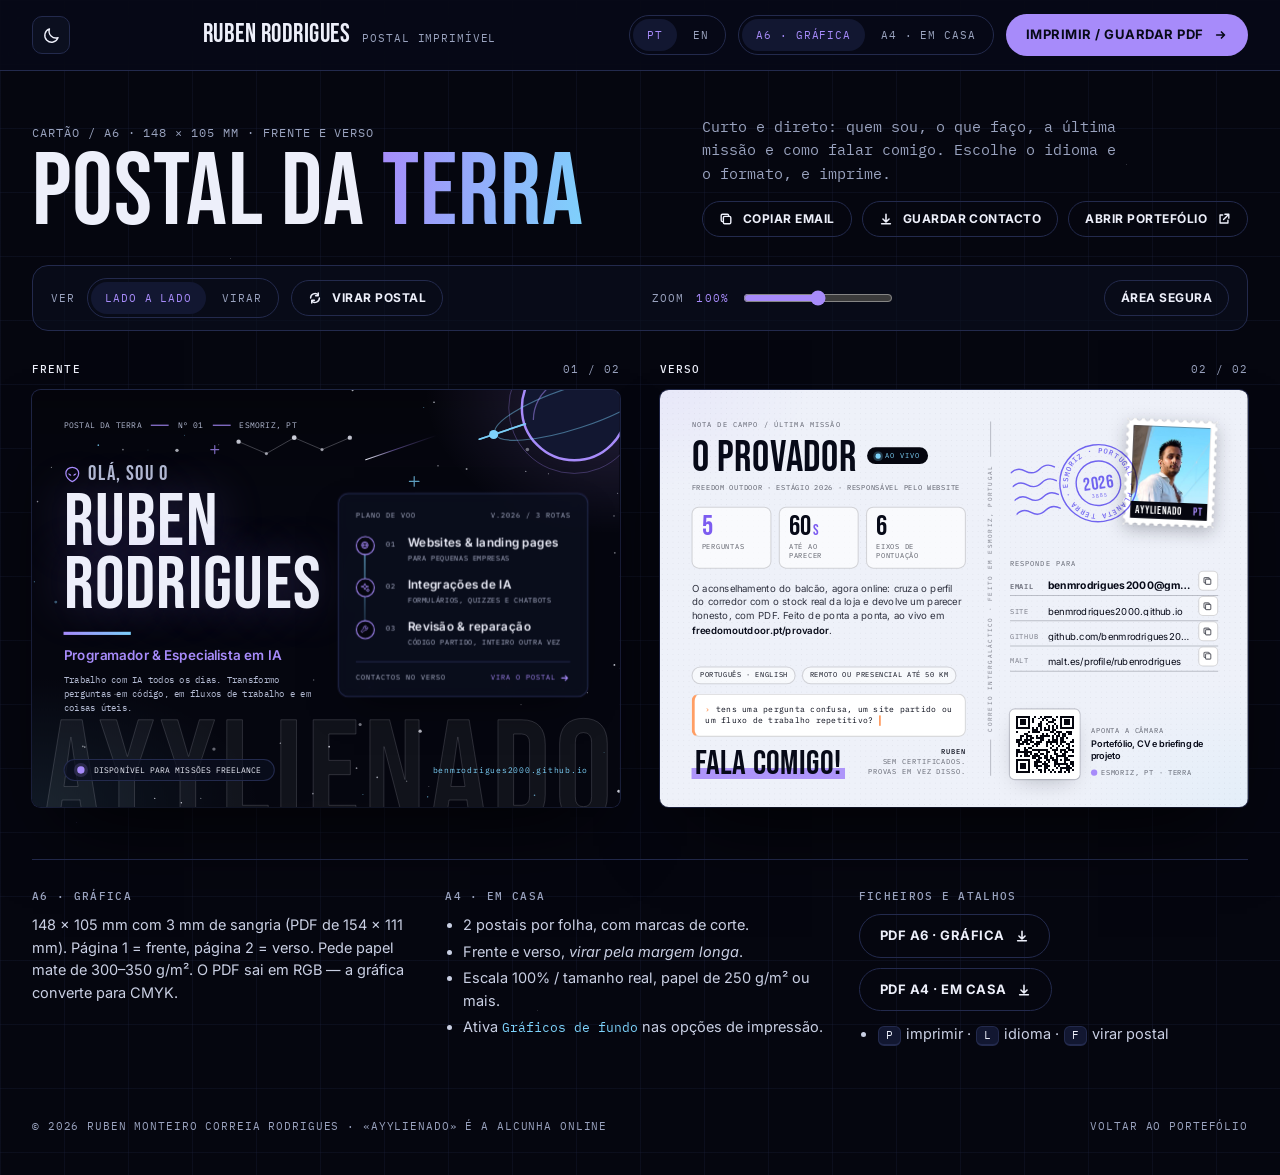
==== postal/index.html @ eb83495c "Add English variation + dark/light theme across the site - Language: PT default, EN toggle top-right" ====
<!DOCTYPE html>
<html lang="pt-PT" data-lang="pt" data-theme="dark" data-fmt="a6">
<head>
<meta charset="utf-8">
<meta name="viewport" content="width=device-width, initial-scale=1">
<script>(function(){try{var q=new URLSearchParams(location.search);var l=q.get("lang"),t=q.get("theme"),L=null,T=null;try{L=localStorage.getItem("rr-lang");T=localStorage.getItem("rr-theme")}catch(e){}l=(l==="en"||l==="pt")?l:((L==="en"||L==="pt")?L:"pt");t=(t==="light"||t==="dark")?t:((T==="light"||T==="dark")?T:"dark");var r=document.documentElement;r.setAttribute("data-lang",l);r.setAttribute("lang",l==="en"?"en":"pt-PT");r.setAttribute("data-theme",t)}catch(e){}})();</script>
<meta name="robots" content="noindex">
<meta name="color-scheme" content="dark">
<meta name="theme-color" content="#05060F">
<meta name="author" content="Ruben Monteiro Correia Rodrigues">
<title>Postal da Terra - Ruben Rodrigues</title>
<meta name="description" content="Postal imprimível de Ruben Rodrigues, programador e especialista em IA em Esmoriz, Portugal.">
<meta property="og:type" content="website">
<meta property="og:title" content="Postal da Terra - Ruben Rodrigues">
<meta property="og:description" content="Programador &amp; Especialista em IA · Esmoriz, Portugal. Quem sou, o que faço e como falar comigo — num postal A6.">
<meta property="og:image" content="https://benmrodrigues2000.github.io/postal/retrato.jpg">
<meta property="og:locale" content="pt_PT">
<meta property="og:locale:alternate" content="en_GB">
<meta name="twitter:card" content="summary">
<link rel="icon" href="data:image/svg+xml,%3Csvg%20xmlns='http://www.w3.org/2000/svg'%20viewBox='0%200%2064%2064'%3E%3Crect%20width='64'%20height='64'%20rx='14'%20fill='%2305060F'/%3E%3Ccircle%20cx='46'%20cy='18'%20r='6'%20fill='%237DD3FC'/%3E%3Ccircle%20cx='46'%20cy='18'%20r='9'%20fill='none'%20stroke='%237DD3FC'%20stroke-width='1.4'%20opacity='.5'/%3E%3Ctext%20x='30'%20y='46'%20font-family='Arial%20Black,Arial,sans-serif'%20font-size='34'%20font-weight='900'%20fill='%23A78BFA'%20text-anchor='middle'%3ER%3C/text%3E%3C/svg%3E">
<link rel="preconnect" href="https://fonts.googleapis.com">
<link rel="preconnect" href="https://fonts.gstatic.com" crossorigin>
<link href="https://fonts.googleapis.com/css2?family=Bebas+Neue&family=IBM+Plex+Mono:wght@400;500&family=Inter:wght@400;600;700&display=swap" rel="stylesheet">
<script type="application/ld+json">
{"@context":"https://schema.org","@type":"Person","name":"Ruben Monteiro Correia Rodrigues","alternateName":"AYYLIENADO","jobTitle":"Programador & Especialista em IA","url":"https://benmrodrigues2000.github.io","email":"mailto:benmrodrigues2000@gmail.com","address":{"@type":"PostalAddress","addressLocality":"Esmoriz","postalCode":"3885","addressCountry":"PT"},"sameAs":["https://github.com/benmrodrigues2000","https://malt.es/profile/rubenrodrigues"]}
</script>
<style id="page-size">@page{size:154mm 111mm;margin:0}</style>
<style>
/* Local static Inter (optional, print shop file set): real embedded fonts in PDFs.
   Falls back silently to Google Fonts / system when the files are absent. */
@font-face{font-family:"Inter Static";font-style:normal;font-weight:400;font-display:swap;src:local("Inter"),url(fonts/inter-400-latin.woff2) format("woff2")}
@font-face{font-family:"Inter Static";font-style:normal;font-weight:600;font-display:swap;src:local("Inter SemiBold"),url(fonts/inter-600-latin.woff2) format("woff2")}
@font-face{font-family:"Inter Static";font-style:normal;font-weight:700;font-display:swap;src:local("Inter Bold"),url(fonts/inter-700-latin.woff2) format("woff2")}
:root{
  --canvas:#05060F;
  --surface:#0B0F1F;
  --surface-2:#121731;
  --light:#E9EDF8;
  --paper:#EEF1F9;
  --ink:#EDEFFA;
  --ink-dark:#070A18;
  --muted:#9AA3BF;
  --muted-print:#B3BAD2;
  --rule:#232A4D;
  --rule-light:rgba(7,10,24,.16);
  --violet:#A78BFA;
  --violet-deep:#7C5CF0;
  --coral:#FF9E64;
  --cyan:#7DD3FC;
  --ok:#6EE7B7;
  --font-display:"Bebas Neue","Arial Narrow",Impact,sans-serif;
  --font-read:"Inter Static","Inter",system-ui,-apple-system,"Segoe UI",Roboto,sans-serif;
  --font-mono:"IBM Plex Mono",ui-monospace,SFMono-Regular,Menlo,Consolas,monospace;
  --ease:cubic-bezier(.16,1,.3,1);
}
*,*::before,*::after{box-sizing:border-box}
html,body{margin:0}
html{scroll-behavior:smooth}
body{
  background:var(--canvas);color:var(--ink);
  font-family:var(--font-read);font-size:16px;line-height:1.5;
  -webkit-font-smoothing:antialiased;font-synthesis:none;
}
::selection{background:rgba(167,139,250,.38);color:#fff}
[data-lang="pt"] .en,[data-lang="en"] .pt{display:none !important}
svg{display:block}
.ico{display:inline-block;width:1em;height:1em;vertical-align:-.12em;flex:none}
.skip{
  position:absolute;left:16px;top:-60px;z-index:99;
  background:var(--violet);color:var(--ink-dark);font-weight:700;font-size:13px;
  padding:10px 18px;border-radius:9999px;text-decoration:none;
  transition:top 180ms var(--ease);
}
.skip:focus-visible{top:12px}

/* =========================================================
   CARD FACES - all measurements in real print units (mm/pt)
   Do not change trim math: 148 x 105 mm + bleed.
   ========================================================= */
.face{
  --bleed:0mm;
  position:relative;overflow:hidden;
  width:calc(148mm + 2 * var(--bleed));
  height:calc(105mm + 2 * var(--bleed));
  -webkit-print-color-adjust:exact;print-color-adjust:exact;
  line-height:1.3;
}
.face *{-webkit-print-color-adjust:exact;print-color-adjust:exact}
.trim{position:absolute;left:var(--bleed);top:var(--bleed);width:148mm;height:105mm}
:where(.face) :where(p,h1,h2,h3,ol,ul){margin:0;padding:0}

/* ---------- FRONT : the view from space ---------- */
.face-front{
  color:var(--ink);
  background:
    radial-gradient(70mm 52mm at 100% 0%,rgba(167,139,250,.22),transparent 70%),
    radial-gradient(80mm 46mm at 0% 100%,rgba(125,211,252,.09),transparent 72%),
    radial-gradient(60mm 30mm at 50% 118%,rgba(255,158,100,.08),transparent 70%),
    linear-gradient(rgba(0,0,0,.28),transparent 26%),
    var(--canvas);
}
.stars{position:absolute;left:-3mm;top:-3mm;width:154mm;height:111mm}
.stars .w{fill:#EDEFFA}
.stars .c{fill:#7DD3FC}
.constel{position:absolute;left:0;top:0;width:148mm;height:105mm;overflow:visible}
.meteor{
  position:absolute;left:84mm;top:17.5mm;width:19mm;height:.32mm;border-radius:1mm;
  background:linear-gradient(90deg,rgba(237,239,250,.95),rgba(167,139,250,.45) 40%,rgba(167,139,250,0));
  transform:rotate(-19deg);transform-origin:0 50%;
}
/* outlined wordmark as vector paths (Bebas Neue, shaped with HarfBuzz):
   prints as clean line art instead of a Type 3 font */
.hero-word{position:absolute;left:0;top:0;width:148mm;height:105mm;overflow:visible;pointer-events:none}
.planet{position:absolute;left:0;top:0;width:148mm;height:105mm;overflow:visible}

.f-top{
  position:absolute;left:8mm;top:7.6mm;
  display:flex;align-items:center;gap:2.2mm;
  font-family:var(--font-mono);font-size:5.5pt;letter-spacing:.13em;text-transform:uppercase;
  color:var(--muted-print);white-space:nowrap;
}
.tick{display:inline-block;width:4.6mm;height:.26mm;background:var(--violet)}

.f-left{position:absolute;left:8mm;top:18.6mm;width:69mm}
.hello{
  display:flex;align-items:center;gap:1.8mm;
  font-family:var(--font-display);font-size:15pt;line-height:1;letter-spacing:.06em;color:var(--muted-print);
}
.hello .alien{width:4.4mm;height:4.4mm;color:var(--violet)}
.name{
  font-family:var(--font-display);font-weight:400;
  font-size:53pt;line-height:.84;letter-spacing:.01em;margin-top:1.6mm;color:var(--ink);
  text-shadow:0 0 12mm rgba(167,139,250,.28);
}
.bar{display:block;width:17mm;height:.9mm;background:linear-gradient(90deg,var(--violet),var(--cyan));margin:3.9mm 0 3.2mm}
.role{font-weight:600;font-size:9.6pt;line-height:1.2;color:var(--violet)}
.lead{
  font-family:var(--font-mono);font-size:6.3pt;line-height:1.55;color:var(--muted-print);
  margin-top:2.3mm;max-width:64mm;
}

.map{
  position:absolute;right:8mm;top:26mm;width:63mm;
  border:.26mm solid var(--rule);border-radius:2.6mm;
  background:rgba(11,15,31,.82);
  box-shadow:0 4mm 10mm -4mm rgba(0,0,0,.6),0 0 0 .26mm rgba(167,139,250,.06);
  padding:4mm 4.2mm 3.4mm;
}
.map-head,.map-foot{
  display:flex;justify-content:space-between;align-items:center;gap:2mm;
  font-family:var(--font-mono);font-size:5.2pt;letter-spacing:.11em;text-transform:uppercase;
  color:var(--muted-print);white-space:nowrap;
}
.map-head{margin-bottom:4.1mm}
.routes{list-style:none;padding-left:7.6mm;position:relative}
.routes::before{
  content:"";position:absolute;left:2.18mm;top:2.4mm;bottom:5.6mm;width:.34mm;
  background:linear-gradient(var(--cyan),rgba(125,211,252,.25));
}
.routes li{position:relative;display:flex;gap:2.1mm;align-items:flex-start;padding-bottom:4mm}
.routes li:last-child{padding-bottom:.4mm}
.routes .dot{
  position:absolute;left:-7.6mm;top:0;width:4.7mm;height:4.7mm;border-radius:50%;
  border:.26mm solid var(--violet);background:var(--canvas);
  display:flex;align-items:center;justify-content:center;
}
.routes .dot svg{width:2.4mm;height:2.4mm;color:var(--violet)}
.routes .idx{font-family:var(--font-mono);font-size:5.3pt;letter-spacing:.08em;color:var(--muted-print);padding-top:.75mm;min-width:3.4mm}
.routes b{display:block;font-weight:600;font-size:8.5pt;line-height:1.15;color:var(--ink);margin-bottom:.75mm}
.routes small{
  display:block;font-family:var(--font-mono);font-size:5.1pt;line-height:1.35;
  letter-spacing:.06em;text-transform:uppercase;color:var(--muted-print);
}
.map-foot{border-top:.26mm solid var(--rule);margin-top:3.3mm;padding-top:2.5mm}
.map-foot .turn{display:inline-flex;align-items:center;gap:1.1mm;color:var(--violet)}
.map-foot .turn .ico{width:2.6mm;height:2.6mm}

.f-bottom{
  position:absolute;left:8mm;right:8mm;bottom:6.6mm;
  display:flex;justify-content:space-between;align-items:center;gap:4mm;
  font-family:var(--font-mono);font-size:5.6pt;letter-spacing:.11em;text-transform:uppercase;color:var(--ink);
  white-space:nowrap;
}
.status{
  display:inline-flex;align-items:center;
  border:.26mm solid var(--rule);border-radius:99mm;background:rgba(11,15,31,.72);
  padding:1.3mm 3.2mm 1.2mm;
}
.dot-live{
  display:inline-block;width:1.8mm;height:1.8mm;border-radius:50%;background:var(--violet);
  box-shadow:0 0 0 .85mm rgba(167,139,250,.18);margin-right:2.4mm;
}
.f-bottom .url{color:var(--cyan);letter-spacing:.06em;text-transform:none;font-size:6pt}

/* ---------- BACK : the paper side ---------- */
.face-back{color:var(--ink-dark);background:var(--paper)}
.face-back .grain{
  position:absolute;inset:-3mm;
  background:
    radial-gradient(.14mm .14mm at .7mm .7mm,rgba(7,10,24,.055) 99%,transparent),
    radial-gradient(60mm 40mm at 0% 0%,rgba(167,139,250,.10),transparent 70%),
    radial-gradient(70mm 50mm at 100% 100%,rgba(125,211,252,.10),transparent 70%);
  background-size:1.35mm 1.35mm,auto,auto;
}
.label{
  font-family:var(--font-mono);font-size:5.1pt;letter-spacing:.13em;text-transform:uppercase;
  color:rgba(7,10,24,.62);white-space:nowrap;
}
.b-msg{position:absolute;left:8mm;top:7.6mm;bottom:7mm;width:69mm;display:flex;flex-direction:column}
.proj{display:flex;align-items:center;gap:2.6mm;margin-top:2.4mm}
.proj-name{font-family:var(--font-display);font-weight:400;font-size:31pt;line-height:.86;letter-spacing:.01em}
.live-pill{
  display:inline-flex;align-items:center;gap:1.2mm;white-space:nowrap;
  font-family:var(--font-mono);font-size:5pt;letter-spacing:.11em;text-transform:uppercase;
  color:var(--cyan);background:var(--canvas);border-radius:99mm;padding:1mm 2.1mm .9mm;
  transform:translateY(-.4mm);
}
.live-pill i{width:1.2mm;height:1.2mm;border-radius:50%;background:var(--cyan);box-shadow:0 0 0 .55mm rgba(125,211,252,.25)}
.proj-meta{
  font-family:var(--font-mono);font-size:5.1pt;letter-spacing:.07em;text-transform:uppercase;
  color:rgba(7,10,24,.64);margin-top:1.9mm;
}
.stats{display:grid;grid-template-columns:1fr 1fr 1.25fr;gap:1.9mm;margin-top:3.3mm}
.stats div{
  border:.26mm solid var(--rule-light);border-radius:1.8mm;
  background:rgba(255,255,255,.66);padding:1.9mm 2.2mm 1.7mm;
}
.stats b{display:block;font-family:var(--font-display);font-weight:400;font-size:20pt;line-height:.86;color:var(--ink-dark)}
.stats b small{font-size:.55em;letter-spacing:.04em;margin-left:.3mm;color:var(--violet-deep)}
.stats div:first-child b{color:var(--violet-deep)}
.stats span{
  display:block;margin-top:.9mm;font-family:var(--font-mono);font-size:5pt;line-height:1.3;
  letter-spacing:.08em;text-transform:uppercase;color:rgba(7,10,24,.64);
}
.proj-desc{font-size:6.9pt;line-height:1.46;color:rgba(7,10,24,.82);margin-top:3.1mm}
.proj-desc strong{font-weight:600;color:var(--ink-dark)}
.facts{display:flex;gap:1.4mm;margin-top:auto;margin-bottom:2.3mm;flex-wrap:nowrap}
.fact{
  font-family:var(--font-mono);font-size:5pt;line-height:1;letter-spacing:.06em;text-transform:uppercase;white-space:nowrap;
  color:var(--ink-dark);border:.26mm solid var(--rule-light);border-radius:99mm;padding:1.15mm 1.8mm 1.05mm;
  background:rgba(255,255,255,.55);
}
.chip{
  font-family:var(--font-mono);font-size:5.9pt;line-height:1.5;color:var(--ink-dark);
  border:.26mm solid var(--rule-light);border-left:1mm solid var(--coral);
  border-radius:1.8mm;background:#fff;padding:2.1mm 2.6mm;
}
.chip::before{content:"› ";color:var(--coral);font-weight:500}
.answer{display:flex;align-items:flex-end;justify-content:space-between;gap:3mm;margin-top:2.4mm}
.answer p{font-family:var(--font-display);font-size:24pt;line-height:.9;letter-spacing:.02em;white-space:nowrap}
.answer mark{background:linear-gradient(transparent 60%,rgba(167,139,250,.9) 60%,rgba(167,139,250,.9) 88%,transparent 88%);color:inherit;padding:0 .7mm;-webkit-box-decoration-break:clone;box-decoration-break:clone}
.answer .sign{
  font-family:var(--font-mono);font-size:5pt;letter-spacing:.1em;text-transform:uppercase;
  color:rgba(7,10,24,.6);text-align:right;line-height:1.45;padding-bottom:.6mm;
}
.answer .sign b{display:block;font-weight:500;color:var(--ink-dark);letter-spacing:.12em}

.b-divider{position:absolute;left:83mm;top:8mm;bottom:8mm;border-left:.26mm solid rgba(7,10,24,.22)}
.b-divider > span{
  position:absolute;left:0;top:50%;transform:translate(-50%,-50%) rotate(-90deg);
  background:var(--paper);padding:0 2mm;white-space:nowrap;
  font-family:var(--font-mono);font-size:4.6pt;letter-spacing:.16em;text-transform:uppercase;color:rgba(7,10,24,.5);
}

.b-addr{position:absolute;left:88mm;right:7.6mm;top:7mm;bottom:7mm}
.stamp{position:absolute;z-index:1;right:.4mm;top:.4mm;width:23mm;height:27mm;transform:rotate(2.4deg)}
.stamp-edge{position:absolute;inset:0;width:100%;height:100%;fill:#fff;stroke:rgba(7,10,24,.16);stroke-width:.14}
.stamp-inner{position:absolute;inset:1.75mm;overflow:hidden;background:var(--canvas)}
.stamp-inner img{display:block;width:100%;height:calc(100% - 4.4mm);object-fit:cover;object-position:50% 38%}
.stamp-fallback{
  width:100%;height:calc(100% - 4.4mm);
  display:flex;align-items:center;justify-content:center;
  background:radial-gradient(120% 100% at 50% 0%,#1B2144 0%,var(--canvas) 72%);
  color:var(--violet);font-family:var(--font-display);font-size:22pt;letter-spacing:.05em;
}
.stamp-band{
  position:absolute;left:0;right:0;bottom:0;height:4.4mm;background:var(--canvas);
  display:flex;justify-content:space-between;align-items:center;padding:0 1.3mm;
}
.stamp-band em{font-style:normal;font-family:var(--font-display);font-size:7.6pt;letter-spacing:.07em;color:#fff}
.stamp-band b{font-family:var(--font-display);font-weight:400;font-size:7.6pt;letter-spacing:.05em;color:var(--violet)}
.postmark{position:absolute;z-index:2;left:.8mm;top:6.2mm;width:32mm;height:22mm;color:#6D5DF6;transform:rotate(-8deg);opacity:.92;mix-blend-mode:multiply}

.addr-label{position:absolute;left:0;top:35.6mm}
.lines{position:absolute;left:0;right:0;top:38.6mm;list-style:none}
.lines li{
  display:flex;align-items:flex-end;height:6.3mm;padding-bottom:1.05mm;
  border-bottom:.26mm solid rgba(7,10,24,.22);white-space:nowrap;
  font-size:6.8pt;line-height:1;color:var(--ink-dark);
}
.lines li .k{
  flex:none;width:9.6mm;font-family:var(--font-mono);font-size:4.7pt;letter-spacing:.11em;
  text-transform:uppercase;color:rgba(7,10,24,.52);padding-bottom:.25mm;
}
.lines li .v{flex:1;min-width:0;overflow:hidden;text-overflow:ellipsis}
.lines li.em{font-weight:700;font-size:7.4pt}
.copy-btn{
  flex:none;align-self:center;margin-left:1.5mm;width:5mm;height:5mm;
  display:inline-flex;align-items:center;justify-content:center;
  border:.26mm solid var(--rule-light);border-radius:1.2mm;background:#fff;color:rgba(7,10,24,.6);
  cursor:pointer;padding:0;
}
.copy-btn:hover{color:var(--violet-deep);border-color:var(--violet-deep)}
.copy-btn svg{width:2.5mm;height:2.5mm}
.qr-row{position:absolute;left:0;right:0;bottom:0;display:flex;align-items:flex-end;gap:3mm}
.qr{flex:none;width:17.5mm;height:17.5mm;border-radius:1.2mm;overflow:hidden;background:#fff}
.qr-copy{
  font-family:var(--font-mono);font-size:5pt;line-height:1.45;letter-spacing:.09em;text-transform:uppercase;
  color:rgba(7,10,24,.62);padding-bottom:.2mm;
}
.qr-copy b{
  display:block;margin:.9mm 0 1.3mm;font-family:var(--font-read);font-size:6.5pt;line-height:1.3;
  font-weight:600;letter-spacing:0;text-transform:none;color:var(--ink-dark);
}
.qr-copy .pin{display:inline-flex;align-items:center;gap:1mm}
.qr-copy .pin i{width:1.5mm;height:1.5mm;border-radius:50%;background:var(--violet)}

/* =========================================================
   SCREEN - presentation page around the card
   ========================================================= */
@media screen{
  body{
    min-height:100vh;
    background-image:
      radial-gradient(1px 1px at 18% 22%,rgba(237,239,250,.28),transparent 55%),
      radial-gradient(1.4px 1.4px at 73% 64%,rgba(125,211,252,.22),transparent 55%),
      radial-gradient(1px 1px at 42% 86%,rgba(237,239,250,.18),transparent 55%),
      radial-gradient(1.2px 1.2px at 88% 14%,rgba(237,239,250,.22),transparent 55%),
      radial-gradient(1px 1px at 6% 70%,rgba(167,139,250,.25),transparent 55%),
      linear-gradient(rgba(35,42,77,.22) 1px,transparent 1px),
      linear-gradient(90deg,rgba(35,42,77,.22) 1px,transparent 1px);
    background-size:auto,auto,auto,auto,auto,64px 64px,64px 64px;
  }
  #print-root{display:none}
  .map{backdrop-filter:blur(6px);-webkit-backdrop-filter:blur(6px)}
  .routes li{border-radius:1.5mm;transition:background 200ms var(--ease)}
  .routes li:hover{background:rgba(167,139,250,.08)}
  .stamp{filter:drop-shadow(0 1.4mm 2.2mm rgba(7,10,24,.28))}
  .qr{box-shadow:0 0 0 .3mm rgba(7,10,24,.18),0 2mm 6mm -2mm rgba(7,10,24,.28)}
  .meteor{animation:meteor 5.5s var(--ease) infinite}
  @keyframes meteor{
    0%{opacity:0;transform:rotate(-19deg) translateX(-7mm)}
    18%{opacity:1}
    38%{opacity:1;transform:rotate(-19deg) translateX(7mm)}
    55%,100%{opacity:0;transform:rotate(-19deg) translateX(7mm)}
  }
  .stars circle:nth-child(3n){animation:tw 3.4s ease-in-out infinite alternate}
  .stars circle:nth-child(3n+1){animation:tw 4.3s ease-in-out infinite alternate-reverse}
  @keyframes tw{from{opacity:.22}to{opacity:1}}
  .dot-live{animation:pulse 2.2s ease-in-out infinite}
  @keyframes pulse{
    0%,100%{box-shadow:0 0 0 .85mm rgba(167,139,250,.18)}
    50%{box-shadow:0 0 0 1.7mm rgba(167,139,250,.05)}
  }
  .live-pill i{animation:pulseCyan 2.2s ease-in-out infinite}
  @keyframes pulseCyan{
    0%,100%{box-shadow:0 0 0 .55mm rgba(125,211,252,.25)}
    50%{box-shadow:0 0 0 1.1mm rgba(125,211,252,.08)}
  }
  .chip::after{content:"▍";color:var(--coral);animation:blink 1.1s steps(1) infinite}
  @keyframes blink{50%{opacity:0}}
}
.chrome{
  position:sticky;top:0;z-index:10;
  background:rgba(7,10,24,.86);backdrop-filter:blur(14px);-webkit-backdrop-filter:blur(14px);
  border-bottom:1px solid var(--rule);
}
.chrome .wrap{
  max-width:1440px;margin:0 auto;padding:14px 32px;
  display:flex;align-items:center;justify-content:space-between;gap:20px;flex-wrap:wrap;
}
.wordmark{display:flex;align-items:baseline;gap:12px;color:var(--ink);text-decoration:none}
.wordmark .name-s{font-family:var(--font-display);font-size:26px;line-height:1;letter-spacing:.02em}
.wordmark .role-s{font-family:var(--font-mono);font-size:11px;letter-spacing:.08em;text-transform:uppercase;color:var(--muted)}
.controls{display:flex;align-items:center;gap:12px;flex-wrap:wrap}
.seg{display:inline-flex;border:1px solid var(--rule);border-radius:9999px;padding:3px;gap:2px}
.seg button{
  font:inherit;font-family:var(--font-mono);font-size:11px;letter-spacing:.08em;text-transform:uppercase;
  color:var(--muted);background:none;border:0;border-radius:9999px;padding:8px 14px;cursor:pointer;
  transition:color 150ms var(--ease),background 150ms var(--ease);
}
.seg button:hover{color:var(--ink)}
.seg button[aria-pressed="true"]{background:var(--surface-2);color:var(--violet)}
.btn{
  display:inline-flex;align-items:center;gap:10px;min-height:42px;padding:11px 20px;border-radius:9999px;
  font:inherit;font-size:13px;font-weight:700;letter-spacing:.04em;text-transform:uppercase;text-decoration:none;
  border:0;cursor:pointer;transition:transform 150ms var(--ease),background 150ms var(--ease),color 150ms var(--ease),border-color 150ms var(--ease);
}
.btn-primary{background:var(--violet);color:var(--ink-dark)}
.btn-primary:hover{transform:translateY(-2px)}
.btn-ghost{border:1px solid var(--rule);color:var(--ink);background:none}
.btn-ghost:hover{border-color:var(--violet);color:var(--violet)}
.btn-sm{min-height:36px;padding:8px 16px;font-size:12px}
.btn .ico{width:14px;height:14px}
.btn[aria-pressed="true"]{border-color:var(--violet);color:var(--violet)}
:focus-visible{outline:2px solid var(--violet);outline-offset:3px}

.stage-wrap{max-width:1440px;margin:0 auto;padding:44px 32px 24px}
.intro{display:flex;justify-content:space-between;align-items:end;gap:24px;flex-wrap:wrap;margin-bottom:28px}
.intro .mono{font-family:var(--font-mono);font-size:12px;letter-spacing:.08em;text-transform:uppercase;color:var(--muted)}
.intro h1{font-family:var(--font-display);font-weight:400;font-size:clamp(56px,8vw,112px);line-height:.84;margin:8px 0 0;letter-spacing:.01em}
.intro h1 em{font-style:normal;background:linear-gradient(100deg,var(--violet),var(--cyan));-webkit-background-clip:text;background-clip:text;-webkit-text-fill-color:transparent}
.intro p.lede{font-family:var(--font-mono);font-size:15px;line-height:1.55;color:var(--muted);max-width:46ch;margin:0}
.actions{display:flex;gap:10px;flex-wrap:wrap;margin-top:16px}
.toolbar{
  display:flex;align-items:center;justify-content:space-between;gap:14px 22px;flex-wrap:wrap;
  border:1px solid var(--rule);border-radius:16px;background:rgba(11,15,31,.6);
  padding:12px 18px;margin-bottom:30px;
}
.tb-group{display:flex;align-items:center;gap:12px;flex-wrap:wrap}
.tb-label{font-family:var(--font-mono);font-size:11px;letter-spacing:.1em;text-transform:uppercase;color:var(--muted)}
.tb-label output{color:var(--violet);margin-left:4px}
input[type="range"]{accent-color:var(--violet);width:150px;cursor:pointer}
.stage{--z:1;display:flex;flex-wrap:wrap;gap:40px;justify-content:center}
.stage[data-mode="flip"]{justify-content:center}
.stage[data-mode="flip"] .card-col{display:none}
.stage[data-mode="flip"][data-side="front"] .front-col{display:flex}
.stage[data-mode="flip"][data-side="back"] .back-col{display:flex}
.stage[data-mode="flip"] .card-box{cursor:pointer}
.card-col{display:flex;flex-direction:column;gap:12px}
.card-cap{display:flex;justify-content:space-between;align-items:baseline;font-family:var(--font-mono);font-size:11px;letter-spacing:.1em;text-transform:uppercase;color:var(--muted)}
.card-cap b{color:var(--ink);font-weight:500}
.flip-hint{display:none;color:var(--violet)}
.stage[data-mode="flip"] .flip-hint{display:inline}
.stage[data-mode="flip"] .pg{display:none}
.card-box{
  width:calc(148mm * var(--z));height:calc(105mm * var(--z));
  border-radius:calc(2.2mm * var(--z));overflow:hidden;
  box-shadow:0 1px 0 rgba(255,255,255,.06) inset,0 40px 80px -30px rgba(0,0,0,.85),0 0 0 1px rgba(35,42,77,.9);
  transition:transform 400ms var(--ease);
}
.card-box:hover{transform:translateY(-4px) rotate(-.4deg)}
.card-box .face{transform:scale(var(--z));transform-origin:0 0}
.card-box.flip-in{animation:flipIn .45s var(--ease)}
@keyframes flipIn{from{transform:rotateY(88deg);opacity:.35}to{transform:rotateY(0);opacity:1}}
.stage.show-safe .trim::after{
  content:"";position:absolute;inset:3mm;pointer-events:none;
  border:.35mm dashed rgba(167,139,250,.85);border-radius:1.2mm;
}
.stage.show-safe .face-back .trim::after{border-color:rgba(124,92,240,.8)}

.notes{max-width:1440px;margin:0 auto;padding:28px 32px 72px}
.notes-grid{display:grid;grid-template-columns:repeat(3,1fr);gap:24px;border-top:1px solid var(--rule);padding-top:28px}
.notes h2{font-family:var(--font-mono);font-size:11px;letter-spacing:.12em;text-transform:uppercase;color:var(--muted);font-weight:500;margin:0 0 10px}
.notes p,.notes li{font-size:14.5px;line-height:1.55;color:#C9CFE3;margin:0}
.notes ul{margin:0;padding-left:18px}
.notes li+li{margin-top:4px}
.notes .dl{display:flex;flex-direction:column;gap:10px;align-items:flex-start}
.notes code{font-family:var(--font-mono);font-size:12.5px;color:var(--cyan)}
.kbd{
  display:inline-block;font-family:var(--font-mono);font-size:11px;line-height:1;
  border:1px solid var(--rule);border-bottom-width:2px;border-radius:6px;
  background:var(--surface-2);color:var(--ink);padding:3px 7px;margin:0 1px;
}
.shortcuts{margin-top:12px !important}
.footer-base{
  max-width:1440px;margin:0 auto;padding:0 32px 40px;display:flex;justify-content:space-between;gap:12px;flex-wrap:wrap;
  font-family:var(--font-mono);font-size:11px;letter-spacing:.08em;text-transform:uppercase;color:var(--muted);
}
.footer-base a{color:var(--muted);text-decoration:none}
.footer-base a:hover{color:var(--violet)}
.toasts{
  position:fixed;left:50%;bottom:26px;transform:translateX(-50%);z-index:50;
  display:flex;flex-direction:column;gap:8px;align-items:center;pointer-events:none;
}
.toast{
  background:rgba(11,15,31,.94);border:1px solid var(--violet);color:var(--ink);
  font-family:var(--font-mono);font-size:12.5px;letter-spacing:.03em;
  padding:10px 20px;border-radius:9999px;box-shadow:0 12px 32px rgba(0,0,0,.5);
  animation:toastIn 250ms var(--ease);
}
.toast.out{opacity:0;transform:translateY(6px);transition:opacity 250ms,transform 250ms}
@keyframes toastIn{from{opacity:0;transform:translateY(8px)}to{opacity:1;transform:none}}
@media (max-width:900px){
  .chrome .wrap{padding:12px 18px}
  .wordmark .role-s{display:none}
  .stage-wrap{padding:28px 18px 16px}
  .notes{padding:20px 18px 56px}
  .notes-grid{grid-template-columns:1fr}
  .footer-base{padding:0 18px 32px;flex-direction:column}
}
@media (max-width:600px){
  .chrome .wrap{padding:10px 16px;gap:10px}
  .wordmark .name-s{font-size:22px}
  .controls{width:100%;gap:8px;justify-content:space-between}
  .controls .seg{flex:1}
  .seg button{min-height:42px;flex:1;padding:8px 10px}
  .controls .btn-primary{width:100%;justify-content:center}
  .stage-wrap{padding:24px 16px 12px}
  .intro{gap:18px;margin-bottom:24px}
  .intro h1{font-size:clamp(48px,15vw,64px)}
  .intro p.lede{font-size:14px}
  .actions .btn{flex:1 1 100%;justify-content:center}
  .toolbar{padding:12px;margin-bottom:22px}
  .toolbar > .tb-group{width:100%;justify-content:space-between}
  .toolbar input[type="range"]{width:min(48vw,180px)}
  .card-cap{font-size:10px}
  .card-box:hover{transform:none}
  .notes{padding:20px 16px 48px}
  .footer-base{padding:0 16px calc(24px + env(safe-area-inset-bottom))}
  .toasts{bottom:max(16px,env(safe-area-inset-bottom));width:calc(100% - 32px)}
  .toast{text-align:center}
}
@media (prefers-reduced-motion:reduce){
  html{scroll-behavior:auto}
  *,*::before,*::after{animation:none !important;transition:none !important}
}

/* =========================================================
   PRINT
   ========================================================= */
@media print{
  /* every sheet is exactly one page: sizes derive from the real page box,
     so browser rounding of the @page size can never leave a white edge */
  html,body{background:#fff !important;width:100%;height:100%}
  .chrome,.stage-wrap,.notes,.footer-base,.toolbar,.actions,.toasts,.skip,.copy-btn,.flip-hint{display:none !important}
  *,*::before,*::after{animation:none !important;transition:none !important}
  #print-root{display:block;width:100%;height:100%}
  .sheet{position:relative;overflow:hidden;width:100%;height:100%;break-inside:avoid;page-break-inside:avoid;-webkit-print-color-adjust:exact;print-color-adjust:exact}
  .sheet + .sheet{break-before:page;page-break-before:always}
  [data-fmt="a6"] .sheet-front{background:var(--canvas)}
  [data-fmt="a6"] .sheet-back{background:var(--paper)}
  [data-fmt="a6"] .slot{width:100%;height:100%}
  [data-fmt="a6"] .face{--bleed:3mm;width:100%;height:100%}
  [data-fmt="a4"] .sheet{display:flex;flex-direction:column;align-items:center;justify-content:center;background:#fff}
  [data-fmt="a4"] .face{--bleed:2mm}
  .slot{position:relative}
  [data-fmt="a4"] .slot{padding:8mm}
  .marks{position:absolute;inset:0;width:100%;height:100%;overflow:visible}
  .marks line{stroke:#000;stroke-width:.2}
}
</style>
<style>
/* ---- theme (dark/light) : flip the screen UI, keep the postcard design ---- */
html[data-theme="light"] .chrome,
html[data-theme="light"] .notes,
html[data-theme="light"] .footer-base,
html[data-theme="light"] .stage-wrap{
  --canvas:#F3F5FC; --surface:#FFFFFF; --surface-2:#E9ECF8;
  --light:#F3F5FC; --paper:#FFFFFF; --ink:#171B30;
  --muted:#59608A; --rule:#D6DBEC; --rule-light:rgba(7,10,24,.16);
  --violet:#7C5CF0; --violet-deep:#6A46E0; --cyan:#1E93C9; --coral:#D9722F; --ok:#2C9E82;
  --muted-print:#59608A;
}
html[data-theme="light"] .card-box{
  --canvas:#05060F; --surface:#0B0F1F; --surface-2:#121731;
  --light:#E9EDF8; --paper:#EEF1F9; --ink:#EDEFFA;
  --muted:#9AA3BF; --rule:#232A4D; --rule-light:rgba(7,10,24,.16);
  --violet:#A78BFA; --violet-deep:#7C5CF0; --cyan:#7DD3FC; --coral:#FF9E64; --ok:#6EE7B7;
  --muted-print:#B3BAD2;
}
html[data-theme="light"] body{ background-color:#F3F5FC; background-image:none; }
html[data-theme="light"] .chrome{ background:rgba(255,255,255,.86); }
html[data-theme="light"] .toolbar{ background:rgba(255,255,255,.7); }
html[data-theme="light"] .notes p,html[data-theme="light"] .notes li{ color:#3A4066; }
html[data-theme="light"] .notes code{ color:#1E93C9; }
html[data-theme="light"] ::selection{ background:rgba(124,92,240,.26); color:#171B30; }
html[data-theme="light"]{ scrollbar-color:#C4CADD #F3F5FC; }
html[data-theme="light"]::-webkit-scrollbar-track{ background:#F3F5FC; }
html[data-theme="light"]::-webkit-scrollbar-thumb{ background:#C4CADD; }
/* theme toggle button (top-left) */
.theme-toggle{position:relative;width:38px;height:38px;border-radius:10px;display:grid;place-items:center;border:1px solid var(--rule);background:var(--surface);color:var(--ink);overflow:hidden;cursor:pointer;transition:border-color .15s,color .15s,transform .15s;flex:none}
.theme-toggle:hover{border-color:var(--violet);color:var(--violet);transform:translateY(-1px)}
.theme-toggle svg{width:19px;height:19px;fill:none;stroke:currentColor;stroke-width:1.7;stroke-linecap:round;stroke-linejoin:round}
.theme-toggle .t-icon{position:absolute;inset:0;display:grid;place-items:center}
.theme-toggle .t-sun .rays{transform-origin:12px 12px}
[data-theme="dark"] .theme-toggle .t-sun{opacity:0;transform:scale(.4) rotate(-90deg)}
[data-theme="dark"] .theme-toggle .t-moon{opacity:1}
[data-theme="light"] .theme-toggle .t-sun{opacity:1}
[data-theme="light"] .theme-toggle .t-moon{opacity:0;transform:scale(.4) rotate(90deg)}
.theme-toggle.ready .t-icon{transition:opacity .32s,transform .46s}
.theme-toggle.ready.pop{animation:rr-pop .46s var(--ease)}
.theme-toggle.ready.pop .t-sun .rays{animation:rr-rays .9s var(--ease)}
@keyframes rr-pop{0%{transform:scale(1)}40%{transform:scale(1.16)}100%{transform:scale(1)}}
@keyframes rr-rays{from{transform:rotate(0)}to{transform:rotate(180deg)}}
@media (prefers-reduced-motion:reduce){.theme-toggle.ready.pop,.theme-toggle.ready.pop .t-sun .rays{animation:none}}
</style>
<script src="../js/controls.js"></script>
</head>
<body>

<a class="skip" href="#main"><span class="pt">Saltar para o conteúdo</span><span class="en">Skip to content</span></a>

<header class="chrome">
  <div class="wrap">
    <button class="theme-toggle" id="themeToggle" type="button" aria-label="Ativar modo claro" title="Ativar modo claro" aria-pressed="false"><span class="t-icon t-sun" aria-hidden="true"><svg viewBox="0 0 24 24"><circle cx="12" cy="12" r="4"></circle><g class="rays"><line x1="12" y1="1.6" x2="12" y2="4"></line><line x1="12" y1="20" x2="12" y2="22.4"></line><line x1="1.6" y1="12" x2="4" y2="12"></line><line x1="20" y1="12" x2="22.4" y2="12"></line><line x1="4.4" y1="4.4" x2="6.1" y2="6.1"></line><line x1="17.9" y1="17.9" x2="19.6" y2="19.6"></line><line x1="4.4" y1="19.6" x2="6.1" y2="17.9"></line><line x1="17.9" y1="6.1" x2="19.6" y2="4.4"></line></g></svg></span><span class="t-icon t-moon" aria-hidden="true"><svg viewBox="0 0 24 24"><path d="M20.3 14.6A8.6 8.6 0 0 1 9.4 3.7a8.6 8.6 0 1 0 10.9 10.9z"></path></svg></span></button>
    <a class="wordmark" href="../index.html">
      <span class="name-s">RUBEN RODRIGUES</span>
      <span class="role-s"><span class="pt">Postal imprimível</span><span class="en">Printable postcard</span></span>
    </a>
    <div class="controls">
      <div class="seg" role="group" data-aria-pt="Idioma" data-aria-en="Language" aria-label="Idioma">
        <button type="button" data-set-lang="pt" aria-pressed="true">PT</button>
        <button type="button" data-set-lang="en" aria-pressed="false">EN</button>
      </div>
      <div class="seg" role="group" data-aria-pt="Formato de impressão" data-aria-en="Print format" aria-label="Formato de impressão">
        <button type="button" data-set-fmt="a6" aria-pressed="true"><span class="pt">A6 · Gráfica</span><span class="en">A6 · Print shop</span></button>
        <button type="button" data-set-fmt="a4" aria-pressed="false"><span class="pt">A4 · Em casa</span><span class="en">A4 · At home</span></button>
      </div>
      <button type="button" class="btn btn-primary" id="printBtn" data-aria-pt="Imprimir ou guardar PDF (atalho: P)" data-aria-en="Print or save PDF (shortcut: P)">
        <span class="pt">Imprimir / guardar PDF</span><span class="en">Print / save PDF</span>
        <svg class="ico" viewBox="0 0 16 16" aria-hidden="true"><path d="M3 8h9M8.5 4.5 12 8l-3.5 3.5" fill="none" stroke="currentColor" stroke-width="1.8" stroke-linecap="round" stroke-linejoin="round"/></svg>
      </button>
    </div>
  </div>
</header>

<main class="stage-wrap" id="main">
  <div class="intro">
    <div>
      <span class="mono"><span class="pt">Cartão / A6 · 148 × 105 mm · frente e verso</span><span class="en">Card / A6 · 148 × 105 mm · two-sided</span></span>
      <h1><span class="pt">Postal da <em>Terra</em></span><span class="en">Postcard from <em>Earth</em></span></h1>
    </div>
    <div>
      <p class="lede"><span class="pt">Curto e direto: quem sou, o que faço, a última missão e como falar comigo. Escolhe o idioma e o formato, e imprime.</span><span class="en">Short and direct: who I am, what I do, my latest mission and how to reach me. Pick a language and format, then print.</span></p>
      <div class="actions">
        <button type="button" class="btn btn-ghost btn-sm" data-copy="benmrodrigues2000@gmail.com">
          <svg class="ico" viewBox="0 0 16 16" aria-hidden="true"><rect x="5" y="5" width="8.5" height="8.5" rx="1.5" fill="none" stroke="currentColor" stroke-width="1.6"/><path d="M11 5V4a1.5 1.5 0 0 0-1.5-1.5H4A1.5 1.5 0 0 0 2.5 4v5.5A1.5 1.5 0 0 0 4 11h1" fill="none" stroke="currentColor" stroke-width="1.6"/></svg>
          <span class="pt">Copiar email</span><span class="en">Copy email</span>
        </button>
        <button type="button" class="btn btn-ghost btn-sm" id="vcardBtn">
          <svg class="ico" viewBox="0 0 16 16" aria-hidden="true"><path d="M8 2.5v9M4.5 8 8 11.5 11.5 8M3 13.5h10" fill="none" stroke="currentColor" stroke-width="1.8" stroke-linecap="round" stroke-linejoin="round"/></svg>
          <span class="pt">Guardar contacto</span><span class="en">Save contact</span>
        </button>
        <a class="btn btn-ghost btn-sm" href="https://benmrodrigues2000.github.io" target="_blank" rel="noopener">
          <span class="pt">Abrir portefólio</span><span class="en">Open portfolio</span>
          <svg class="ico" viewBox="0 0 16 16" aria-hidden="true"><path d="M6.5 3.5H3.5v9h9V9.5M9 2.5h4.5V7M13.2 2.8 7.5 8.5" fill="none" stroke="currentColor" stroke-width="1.6" stroke-linecap="round" stroke-linejoin="round"/></svg>
        </a>
      </div>
    </div>
  </div>

  <div class="toolbar">
    <div class="tb-group">
      <span class="tb-label" id="viewLabel"><span class="pt">Ver</span><span class="en">View</span></span>
      <div class="seg" role="group" aria-labelledby="viewLabel">
        <button type="button" data-set-mode="side" aria-pressed="true"><span class="pt">Lado a lado</span><span class="en">Side by side</span></button>
        <button type="button" data-set-mode="flip" aria-pressed="false"><span class="pt">Virar</span><span class="en">Flip</span></button>
      </div>
      <button type="button" class="btn btn-ghost btn-sm" id="flipBtn" hidden>
        <svg class="ico" viewBox="0 0 16 16" aria-hidden="true"><path d="M3 8a5 5 0 0 1 8.7-3.4M13 8a5 5 0 0 1-8.7 3.4" fill="none" stroke="currentColor" stroke-width="1.7" stroke-linecap="round"/><path d="M11.7 2.3v3h-3M4.3 13.7v-3h3" fill="none" stroke="currentColor" stroke-width="1.7" stroke-linecap="round" stroke-linejoin="round"/></svg>
        <span class="pt">Virar postal</span><span class="en">Flip card</span>
      </button>
    </div>
    <div class="tb-group">
      <label class="tb-label" for="zoom">Zoom <output id="zoomOut" for="zoom">100%</output></label>
      <input type="range" id="zoom" min="60" max="140" step="5" value="100" data-aria-pt="Nível de zoom da pré-visualização" data-aria-en="Preview zoom level">
    </div>
    <div class="tb-group">
      <button type="button" class="btn btn-ghost btn-sm" id="safeBtn" aria-pressed="false" data-aria-pt="Mostrar área segura de impressão" data-aria-en="Show print safe area">
        <span class="pt">Área segura</span><span class="en">Safe area</span>
      </button>
    </div>
  </div>

  <div class="stage" id="stage" data-mode="side" data-side="front">
    <div class="card-col front-col">
      <div class="card-cap"><b><span class="pt">Frente</span><span class="en">Front</span></b><span><span class="pg">01 / 02</span><span class="flip-hint"><span class="pt">clica para virar</span><span class="en">click to flip</span></span></span></div>
      <div class="card-box">

<!-- ===================== FRONT ===================== -->
<section class="face face-front" id="front" aria-label="Frente do postal">
  <div class="trim">
    <svg class="stars" viewBox="0 0 154 111" aria-hidden="true"><circle class="w" cx="49.9" cy="16.7" r="0.12" opacity="0.53"/><circle class="c" cx="8.9" cy="56.3" r="0.37" opacity="0.40"/><circle class="w" cx="65.4" cy="91.8" r="0.14" opacity="0.82"/><circle class="w" cx="122.3" cy="77.6" r="0.18" opacity="0.79"/><circle class="c" cx="129.4" cy="104.9" r="0.20" opacity="0.70"/><circle class="w" cx="99.7" cy="110.2" r="0.15" opacity="0.68"/><circle class="c" cx="3.5" cy="51.2" r="0.13" opacity="0.73"/><circle class="w" cx="84.6" cy="98.1" r="0.22" opacity="0.56"/><circle class="w" cx="104.1" cy="6.0" r="0.21" opacity="0.75"/><circle class="c" cx="32.1" cy="18.0" r="0.12" opacity="0.43"/><circle class="w" cx="127.6" cy="17.9" r="0.45" opacity="0.42"/><circle class="w" cx="83.6" cy="3.0" r="0.24" opacity="0.70"/><circle class="w" cx="126.0" cy="82.1" r="0.18" opacity="0.36"/><circle class="w" cx="4.3" cy="31.0" r="0.20" opacity="0.57"/><circle class="w" cx="144.3" cy="109.7" r="0.16" opacity="0.46"/><circle class="w" cx="100.6" cy="88.8" r="0.41" opacity="0.74"/><circle class="w" cx="149.6" cy="43.9" r="0.23" opacity="0.44"/><circle class="c" cx="19.6" cy="16.8" r="0.21" opacity="0.76"/><circle class="c" cx="151.0" cy="73.0" r="0.18" opacity="0.36"/><circle class="w" cx="149.5" cy="72.1" r="0.23" opacity="0.79"/><circle class="w" cx="127.2" cy="23.4" r="0.15" opacity="0.64"/><circle class="w" cx="89.8" cy="100.4" r="0.23" opacity="0.62"/><circle class="c" cx="80.6" cy="2.1" r="0.13" opacity="0.75"/><circle class="w" cx="85.5" cy="87.1" r="0.39" opacity="0.49"/><circle class="w" cx="73.6" cy="104.5" r="0.22" opacity="0.48"/><circle class="c" cx="86.2" cy="104.7" r="0.13" opacity="0.57"/><circle class="w" cx="23.8" cy="79.5" r="0.13" opacity="0.83"/><circle class="w" cx="33.8" cy="105.7" r="0.17" opacity="0.77"/><circle class="c" cx="111.2" cy="2.2" r="0.17" opacity="0.52"/><circle class="w" cx="87.9" cy="77.7" r="0.31" opacity="0.56"/><circle class="c" cx="41.3" cy="14.3" r="0.14" opacity="0.43"/><circle class="w" cx="7.8" cy="22.4" r="0.15" opacity="0.49"/><circle class="w" cx="105.9" cy="109.1" r="0.22" opacity="0.67"/><circle class="w" cx="39.4" cy="18.1" r="0.43" opacity="0.69"/><circle class="w" cx="40.5" cy="106.8" r="0.18" opacity="0.83"/><circle class="w" cx="6.4" cy="2.5" r="0.14" opacity="0.61"/><circle class="c" cx="151.6" cy="16.6" r="0.19" opacity="0.77"/><circle class="w" cx="77.7" cy="92.7" r="0.22" opacity="0.80"/><circle class="w" cx="16.2" cy="92.8" r="0.19" opacity="0.69"/><circle class="w" cx="75.4" cy="0.4" r="0.21" opacity="0.62"/><circle class="c" cx="101.5" cy="7.3" r="0.14" opacity="0.48"/><circle class="w" cx="112.3" cy="22.8" r="0.24" opacity="0.54"/><circle class="w" cx="73.8" cy="75.9" r="0.19" opacity="0.39"/><circle class="w" cx="150.6" cy="103.9" r="0.37" opacity="0.83"/><circle class="w" cx="136.6" cy="78.1" r="0.23" opacity="0.36"/><circle class="c" cx="0.6" cy="54.6" r="0.15" opacity="0.52"/><circle class="w" cx="48.7" cy="93.3" r="0.42" opacity="0.41"/><circle class="w" cx="142.7" cy="79.1" r="0.15" opacity="0.55"/><circle class="w" cx="153.8" cy="65.4" r="0.17" opacity="0.37"/><circle class="w" cx="15.7" cy="92.6" r="0.23" opacity="0.48"/><circle class="w" cx="97.2" cy="101.4" r="0.18" opacity="0.37"/><circle class="w" cx="142.7" cy="14.1" r="0.15" opacity="0.72"/><circle class="w" cx="150.3" cy="28.9" r="0.15" opacity="0.55"/><circle class="w" cx="25.8" cy="17.9" r="0.23" opacity="0.46"/><circle class="c" cx="139.6" cy="110.6" r="0.13" opacity="0.40"/><circle class="w" cx="132.9" cy="24.0" r="0.14" opacity="0.57"/><circle class="c" cx="146.9" cy="94.2" r="0.11" opacity="0.70"/><circle class="w" cx="92.6" cy="1.2" r="0.17" opacity="0.67"/><circle class="w" cx="47.3" cy="2.4" r="0.20" opacity="0.48"/><circle class="w" cx="102.8" cy="102.7" r="0.11" opacity="0.56"/><circle class="w" cx="105.1" cy="22.0" r="0.21" opacity="0.45"/><circle class="w" cx="149.4" cy="34.6" r="0.14" opacity="0.73"/><circle class="w" cx="45.4" cy="105.7" r="0.13" opacity="0.56"/><circle class="c" cx="102.5" cy="105.3" r="0.16" opacity="0.84"/></svg>
    <svg class="constel" viewBox="0 0 148 105" aria-hidden="true">
      <path d="M52 13 59 16 66 12 73 15 80 12" fill="none" stroke="#EDEFFA" stroke-width=".18" opacity=".35"/>
      <circle cx="52" cy="13" r=".55" fill="#EDEFFA" opacity=".8"/>
      <circle cx="59" cy="16" r=".4" fill="#EDEFFA" opacity=".6"/>
      <circle cx="66" cy="12" r=".6" fill="#EDEFFA" opacity=".85"/>
      <circle cx="73" cy="15" r=".4" fill="#EDEFFA" opacity=".6"/>
      <circle cx="80" cy="12" r=".55" fill="#EDEFFA" opacity=".8"/>
      <g stroke-linecap="round" stroke-width=".3" fill="none">
        <path d="M45 15h2M46 14v2" stroke="#A78BFA" opacity=".75"/>
        <path d="M95 23h2.4M96.2 21.8v2.4" stroke="#7DD3FC" opacity=".75"/>
      </g>
    </svg>
    <svg class="planet" viewBox="0 0 148 105" aria-hidden="true">
      <circle cx="136.5" cy="4.5" r="16.5" fill="none" stroke="#A78BFA" stroke-width=".25" opacity=".3"/>
      <line x1="112.6" y1="12.4" x2="160" y2="-3.4" stroke="#7DD3FC" stroke-width=".42" stroke-linecap="round" opacity=".85"/>
      <circle cx="136.5" cy="4.5" r="13.2" fill="#121731" stroke="#A78BFA" stroke-width=".62"/>
      <ellipse cx="136.5" cy="4.5" rx="21" ry="5.2" transform="rotate(-18 136.5 4.5)" fill="none" stroke="#7DD3FC" stroke-width=".3" opacity=".45"/>
      <path d="M126.2 7.4a10.6 10.6 0 0 1 4.6-8.6" fill="none" stroke="#A78BFA" stroke-width=".32" stroke-linecap="round" opacity=".5"/>
      <line x1="112.6" y1="12.4" x2="124.2" y2="8.53" stroke="#7DD3FC" stroke-width=".42" stroke-linecap="round" opacity=".85"/>
      <circle cx="116.2" cy="11.2" r="1.15" fill="#7DD3FC"/>
    </svg>
    <i class="meteor" aria-hidden="true"></i>
    <svg class="hero-word" viewBox="0 0 148 105" aria-hidden="true"><path transform="translate(2.769 108.119) scale(0.035884)" fill="#EDEFFA" fill-opacity=".05" stroke="#EDEFFA" stroke-opacity=".19" stroke-width="5.57" stroke-linejoin="round" d="M126 -700H275L389 0H279L259 -139V-137H134L114 0H12ZM246 -232 197 -578H195L147 -232ZM532 -298 399 -700H516L591 -443H593L668 -700H775L642 -298V0H532ZM961 -298 828 -700H945L1020 -443H1022L1097 -700H1204L1071 -298V0H961ZM1289 -700H1399V-100H1580V0H1289ZM1668 -700H1778V0H1668ZM1895 -700H2195V-600H2005V-415H2156V-315H2005V-100H2195V0H1895ZM2293 -700H2431L2538 -281H2540V-700H2638V0H2525L2393 -511H2391V0H2293ZM2840 -700H2989L3103 0H2993L2973 -139V-137H2848L2828 0H2726ZM2960 -232 2911 -578H2909L2861 -232ZM3191 -700H3359Q3441 -700 3482 -656Q3523 -612 3523 -527V-173Q3523 -88 3482 -44Q3441 0 3359 0H3191ZM3357 -100Q3384 -100 3398.5 -116Q3413 -132 3413 -168V-532Q3413 -568 3398.5 -584Q3384 -600 3357 -600H3301V-100ZM3624 -166V-534Q3624 -618 3667 -664Q3710 -710 3791 -710Q3872 -710 3915 -664Q3958 -618 3958 -534V-166Q3958 -82 3915 -36Q3872 10 3791 10Q3710 10 3667 -36Q3624 -82 3624 -166ZM3848 -159V-541Q3848 -610 3791 -610Q3734 -610 3734 -541V-159Q3734 -90 3791 -90Q3848 -90 3848 -159Z"/></svg>

    <div class="f-top">
      <span class="pt">Postal da Terra</span><span class="en">Postcard from Earth</span>
      <i class="tick"></i><span>Nº 01</span>
      <i class="tick"></i><span>Esmoriz, PT</span>
    </div>

    <div class="f-left">
      <p class="hello">
        <svg class="alien" viewBox="0 0 24 24" aria-hidden="true"><path d="M12 2.2c-5 0-8.8 3.7-8.8 8.4 0 4.8 4.4 9.6 8.8 11.2 4.4-1.6 8.8-6.4 8.8-11.2 0-4.7-3.8-8.4-8.8-8.4z" fill="none" stroke="currentColor" stroke-width="1.7"/><path d="M6.3 10.9c2.1-.3 3.9.9 4.4 2.8-2.1.3-3.9-.9-4.4-2.8zm11.4 0c-2.1-.3-3.9.9-4.4 2.8 2.1.3 3.9-.9 4.4-2.8z" fill="currentColor"/></svg>
        <span class="pt">Olá, sou o</span><span class="en">Hi, I’m</span>
      </p>
      <h2 class="name">Ruben<br>Rodrigues</h2>
      <i class="bar" aria-hidden="true"></i>
      <p class="role"><span class="pt">Programador &amp; Especialista em IA</span><span class="en">Developer &amp; AI Specialist</span></p>
      <p class="lead">
        <span class="pt">Trabalho com IA todos os dias. Transformo perguntas em código, em fluxos de trabalho e em coisas úteis.</span>
        <span class="en">I work with AI every single day. I turn questions into code, into workflows and into useful things.</span>
      </p>
    </div>

    <div class="map">
      <div class="map-head">
        <span><span class="pt">Plano de voo</span><span class="en">Flight plan</span></span>
        <span><span class="pt">v.2026 / 3 rotas</span><span class="en">v.2026 / 3 routes</span></span>
      </div>
      <ol class="routes">
        <li>
          <span class="dot"><svg viewBox="0 0 16 16" aria-hidden="true"><circle cx="8" cy="8" r="5.4" fill="none" stroke="currentColor" stroke-width="1.5"/><path d="M2.6 8h10.8M8 2.6c-3.4 3.2-3.4 7.6 0 10.8 3.4-3.2 3.4-7.6 0-10.8z" fill="none" stroke="currentColor" stroke-width="1.2"/></svg></span><span class="idx">01</span>
          <span><b>Websites &amp; landing pages</b><small><span class="pt">Para pequenas empresas</span><span class="en">For small businesses</span></small></span>
        </li>
        <li>
          <span class="dot"><svg viewBox="0 0 16 16" aria-hidden="true"><path d="M8 1.8 9.7 6l4.5 1-4.5 1L8 12.2 6.3 8l-4.5-1 4.5-1zM13.2 10.4l.9 2 2 .9-2 .9-.9 2-.9-2-2-.9 2-.9z" fill="none" stroke="currentColor" stroke-width="1.3" stroke-linejoin="round"/></svg></span><span class="idx">02</span>
          <span><b><span class="pt">Integrações de IA</span><span class="en">AI integrations</span></b><small><span class="pt">Formulários, quizzes e chatbots</span><span class="en">Smart forms, quizzes &amp; chatbots</span></small></span>
        </li>
        <li>
          <span class="dot"><svg viewBox="0 0 16 16" aria-hidden="true"><path d="M10.4 2.6a3.4 3.4 0 0 0-4.5 4.2L2.4 10.3a1.7 1.7 0 0 0 2.4 2.4l3.5-3.5a3.4 3.4 0 0 0 4.2-4.5l-2.1 2.1-1.5-.4-.4-1.5z" fill="none" stroke="currentColor" stroke-width="1.3" stroke-linejoin="round"/></svg></span><span class="idx">03</span>
          <span><b><span class="pt">Revisão &amp; reparação</span><span class="en">Code review &amp; repair</span></b><small><span class="pt">Código partido, inteiro outra vez</span><span class="en">Broken code, made whole again</span></small></span>
        </li>
      </ol>
      <div class="map-foot">
        <span><span class="pt">Contactos no verso</span><span class="en">Contacts on the back</span></span>
        <span class="turn"><span class="pt">Vira o postal</span><span class="en">Turn over</span>
          <svg class="ico" viewBox="0 0 16 16" aria-hidden="true"><path d="M3 8h9M8.5 4.5 12 8l-3.5 3.5" fill="none" stroke="currentColor" stroke-width="1.8" stroke-linecap="round" stroke-linejoin="round"/></svg>
        </span>
      </div>
    </div>

    <div class="f-bottom">
      <span class="status"><i class="dot-live"></i><span class="pt">Disponível para missões freelance</span><span class="en">Available for freelance missions</span></span>
      <span class="url">benmrodrigues2000.github.io</span>
    </div>
  </div>
</section>

      </div>
    </div>
    <div class="card-col back-col">
      <div class="card-cap"><b><span class="pt">Verso</span><span class="en">Back</span></b><span><span class="pg">02 / 02</span><span class="flip-hint"><span class="pt">clica para virar</span><span class="en">click to flip</span></span></span></div>
      <div class="card-box">

<!-- ===================== BACK ===================== -->
<section class="face face-back" id="back" aria-label="Verso do postal">
  <div class="trim">
    <div class="grain" aria-hidden="true"></div>

    <div class="b-msg">
      <p class="label"><span class="pt">Nota de campo / última missão</span><span class="en">Field note / latest mission</span></p>
      <div class="proj">
        <h3 class="proj-name">O Provador</h3>
        <span class="live-pill"><i></i><span class="pt">Ao vivo</span><span class="en">Live</span></span>
      </div>
      <p class="proj-meta"><span class="pt">Freedom Outdoor · estágio 2026 · responsável pelo website</span><span class="en">Freedom Outdoor · 2026 internship · website lead</span></p>
      <div class="stats">
        <div><b>5</b><span class="pt">perguntas</span><span class="en">questions</span></div>
        <div><b>60<small>s</small></b><span class="pt">até ao parecer</span><span class="en">to a verdict</span></div>
        <div><b>6</b><span class="pt">eixos de pontuação</span><span class="en">scoring axes</span></div>
      </div>
      <p class="proj-desc">
        <span class="pt">O aconselhamento do balcão, agora online: cruza o perfil do corredor com o stock real da loja e devolve um parecer honesto, com PDF. Feito de ponta a ponta, ao vivo em <strong>freedomoutdoor.pt/provador</strong>.</span>
        <span class="en">The store’s counter advice, now online: it matches a runner’s profile against real store stock and returns an honest verdict, with a PDF. Built end to end, live at <strong>freedomoutdoor.pt/provador</strong>.</span>
      </p>
      <div class="facts">
        <span class="fact">Português · English</span>
        <span class="fact"><span class="pt">Remoto ou presencial até 50 km</span><span class="en">Remote or on-site up to 50 km</span></span>
      </div>
      <p class="chip">
        <span class="pt">tens uma pergunta confusa, um site partido ou um fluxo de trabalho repetitivo?</span>
        <span class="en">got a messy question, a broken website or a repetitive workflow?</span>
      </p>
      <div class="answer">
        <p><mark><span class="pt">Fala comigo!</span><span class="en">Let’s talk!</span></mark></p>
        <p class="sign"><b>Ruben</b><span class="pt">Sem certificados.<br>Provas em vez disso.</span><span class="en">No certificates.<br>Proof instead.</span></p>
      </div>
    </div>

    <div class="b-divider" aria-hidden="true"><span><span class="pt">Correio intergaláctico · Feito em Esmoriz, Portugal</span><span class="en">Intergalactic mail · Made in Esmoriz, Portugal</span></span></div>

    <div class="b-addr">

      <div class="stamp">
        <svg class="stamp-edge" viewBox="0 0 23 27" preserveAspectRatio="none" aria-hidden="true"><path d="M0 0L0.425 0A0.62 0.62 0 0 0 1.665 0L2.516 0A0.62 0.62 0 0 0 3.756 0L4.607 0A0.62 0.62 0 0 0 5.847 0L6.698 0A0.62 0.62 0 0 0 7.938 0L8.789 0A0.62 0.62 0 0 0 10.029 0L10.880 0A0.62 0.62 0 0 0 12.120 0L12.971 0A0.62 0.62 0 0 0 14.211 0L15.062 0A0.62 0.62 0 0 0 16.302 0L17.153 0A0.62 0.62 0 0 0 18.393 0L19.244 0A0.62 0.62 0 0 0 20.484 0L21.335 0A0.62 0.62 0 0 0 22.575 0L23 0L23 0.418A0.62 0.62 0 0 0 23 1.658L23 2.495A0.62 0.62 0 0 0 23 3.735L23 4.572A0.62 0.62 0 0 0 23 5.812L23 6.649A0.62 0.62 0 0 0 23 7.889L23 8.726A0.62 0.62 0 0 0 23 9.966L23 10.803A0.62 0.62 0 0 0 23 12.043L23 12.880A0.62 0.62 0 0 0 23 14.120L23 14.957A0.62 0.62 0 0 0 23 16.197L23 17.034A0.62 0.62 0 0 0 23 18.274L23 19.111A0.62 0.62 0 0 0 23 20.351L23 21.188A0.62 0.62 0 0 0 23 22.428L23 23.265A0.62 0.62 0 0 0 23 24.505L23 25.342A0.62 0.62 0 0 0 23 26.582L23 27L22.575 27A0.62 0.62 0 0 0 21.335 27L20.484 27A0.62 0.62 0 0 0 19.244 27L18.393 27A0.62 0.62 0 0 0 17.153 27L16.302 27A0.62 0.62 0 0 0 15.062 27L14.211 27A0.62 0.62 0 0 0 12.971 27L12.120 27A0.62 0.62 0 0 0 10.880 27L10.029 27A0.62 0.62 0 0 0 8.789 27L7.938 27A0.62 0.62 0 0 0 6.698 27L5.847 27A0.62 0.62 0 0 0 4.607 27L3.756 27A0.62 0.62 0 0 0 2.516 27L1.665 27A0.62 0.62 0 0 0 0.425 27L0 27L0 26.582A0.62 0.62 0 0 0 0 25.342L0 24.505A0.62 0.62 0 0 0 0 23.265L0 22.428A0.62 0.62 0 0 0 0 21.188L0 20.351A0.62 0.62 0 0 0 0 19.111L0 18.274A0.62 0.62 0 0 0 0 17.034L0 16.197A0.62 0.62 0 0 0 0 14.957L0 14.120A0.62 0.62 0 0 0 0 12.880L0 12.043A0.62 0.62 0 0 0 0 10.803L0 9.966A0.62 0.62 0 0 0 0 8.726L0 7.889A0.62 0.62 0 0 0 0 6.649L0 5.812A0.62 0.62 0 0 0 0 4.572L0 3.735A0.62 0.62 0 0 0 0 2.495L0 1.658A0.62 0.62 0 0 0 0 0.418Z"/></svg>
        <div class="stamp-inner">
          <img src="retrato.jpg" alt="Retrato de Ruben Rodrigues" width="584" height="584" decoding="async" fetchpriority="low">
          <span class="stamp-band"><em>AYYLIENADO</em><b>PT</b></span>
        </div>
      </div>

      <svg class="postmark" viewBox="0 0 32 22" aria-hidden="true">
        <defs><path id="pm-arc" d="M13.85 11a7.65 7.65 0 1 1 15.3 0a7.65 7.65 0 1 1-15.3 0"/></defs>
        <g fill="none" stroke="currentColor" stroke-width=".36" stroke-linecap="round">
          <circle cx="21.5" cy="11" r="9.7"/>
          <circle cx="21.5" cy="11" r="5.6"/>
          <path d="M0 5.4q1.85-1.4 3.7 0t3.7 0 3.7 0"/>
          <path d="M0 8.9q1.85-1.4 3.7 0t3.7 0 3.7 0"/>
          <path d="M0 12.4q1.85-1.4 3.7 0t3.7 0 3.7 0"/>
          <path d="M0 15.9q1.85-1.4 3.7 0t3.7 0 3.7 0"/>
        </g>
        <text font-family="IBM Plex Mono, monospace" font-size="1.8" font-weight="500" fill="currentColor"><textPath href="#pm-arc" textLength="46.4" lengthAdjust="spacing">ESMORIZ · PORTUGAL · PLANETA TERRA ·</textPath></text>
        <text x="21.5" y="12.4" text-anchor="middle" font-family="Bebas Neue, sans-serif" font-size="4.6" fill="currentColor" letter-spacing=".15">2026</text>
        <text x="21.5" y="14.6" text-anchor="middle" font-family="IBM Plex Mono, monospace" font-size="1.3" fill="currentColor" letter-spacing=".25">3885</text>
      </svg>

      <p class="label addr-label"><span class="pt">Responde para</span><span class="en">Reply to</span></p>
      <ul class="lines">
        <li class="em"><span class="k">Email</span><span class="v" title="benmrodrigues2000@gmail.com">benmrodrigues2000@gmail.com</span><button type="button" class="copy-btn" data-copy="benmrodrigues2000@gmail.com" data-aria-pt="Copiar email" data-aria-en="Copy email"><svg viewBox="0 0 16 16" aria-hidden="true"><rect x="5" y="5" width="8.5" height="8.5" rx="1.5" fill="none" stroke="currentColor" stroke-width="1.8"/><path d="M11 5V4a1.5 1.5 0 0 0-1.5-1.5H4A1.5 1.5 0 0 0 2.5 4v5.5A1.5 1.5 0 0 0 4 11h1" fill="none" stroke="currentColor" stroke-width="1.8"/></svg></button></li>
        <li><span class="k">Site</span><span class="v" title="benmrodrigues2000.github.io">benmrodrigues2000.github.io</span><button type="button" class="copy-btn" data-copy="https://benmrodrigues2000.github.io" data-aria-pt="Copiar endereço do site" data-aria-en="Copy website address"><svg viewBox="0 0 16 16" aria-hidden="true"><rect x="5" y="5" width="8.5" height="8.5" rx="1.5" fill="none" stroke="currentColor" stroke-width="1.8"/><path d="M11 5V4a1.5 1.5 0 0 0-1.5-1.5H4A1.5 1.5 0 0 0 2.5 4v5.5A1.5 1.5 0 0 0 4 11h1" fill="none" stroke="currentColor" stroke-width="1.8"/></svg></button></li>
        <li><span class="k">GitHub</span><span class="v" title="github.com/benmrodrigues2000">github.com/benmrodrigues2000</span><button type="button" class="copy-btn" data-copy="https://github.com/benmrodrigues2000" data-aria-pt="Copiar endereço do GitHub" data-aria-en="Copy GitHub address"><svg viewBox="0 0 16 16" aria-hidden="true"><rect x="5" y="5" width="8.5" height="8.5" rx="1.5" fill="none" stroke="currentColor" stroke-width="1.8"/><path d="M11 5V4a1.5 1.5 0 0 0-1.5-1.5H4A1.5 1.5 0 0 0 2.5 4v5.5A1.5 1.5 0 0 0 4 11h1" fill="none" stroke="currentColor" stroke-width="1.8"/></svg></button></li>
        <li><span class="k">Malt</span><span class="v" title="malt.es/profile/rubenrodrigues">malt.es/profile/rubenrodrigues</span><button type="button" class="copy-btn" data-copy="https://malt.es/profile/rubenrodrigues" data-aria-pt="Copiar endereço da Malt" data-aria-en="Copy Malt address"><svg viewBox="0 0 16 16" aria-hidden="true"><rect x="5" y="5" width="8.5" height="8.5" rx="1.5" fill="none" stroke="currentColor" stroke-width="1.8"/><path d="M11 5V4a1.5 1.5 0 0 0-1.5-1.5H4A1.5 1.5 0 0 0 2.5 4v5.5A1.5 1.5 0 0 0 4 11h1" fill="none" stroke="currentColor" stroke-width="1.8"/></svg></button></li>
      </ul>

      <div class="qr-row">
        <svg class="qr" viewBox="-3 -3 35 35" shape-rendering="crispEdges" role="img" aria-label="QR code: benmrodrigues2000.github.io"><rect x="-3" y="-3" width="35" height="35" fill="#fff"/><path d="M0 0h7v1h-7zM9 0h1v1h-1zM12 0h1v1h-1zM14 0h4v1h-4zM20 0h1v1h-1zM22 0h7v1h-7zM0 1h1v1h-1zM6 1h1v1h-1zM8 1h1v1h-1zM11 1h1v1h-1zM13 1h2v1h-2zM18 1h1v1h-1zM22 1h1v1h-1zM28 1h1v1h-1zM0 2h1v1h-1zM2 2h3v1h-3zM6 2h1v1h-1zM8 2h1v1h-1zM13 2h1v1h-1zM15 2h1v1h-1zM18 2h2v1h-2zM22 2h1v1h-1zM24 2h3v1h-3zM28 2h1v1h-1zM0 3h1v1h-1zM2 3h3v1h-3zM6 3h1v1h-1zM8 3h1v1h-1zM12 3h1v1h-1zM16 3h3v1h-3zM22 3h1v1h-1zM24 3h3v1h-3zM28 3h1v1h-1zM0 4h1v1h-1zM2 4h3v1h-3zM6 4h1v1h-1zM11 4h2v1h-2zM15 4h1v1h-1zM19 4h1v1h-1zM22 4h1v1h-1zM24 4h3v1h-3zM28 4h1v1h-1zM0 5h1v1h-1zM6 5h1v1h-1zM11 5h2v1h-2zM16 5h1v1h-1zM18 5h1v1h-1zM20 5h1v1h-1zM22 5h1v1h-1zM28 5h1v1h-1zM0 6h7v1h-7zM8 6h1v1h-1zM10 6h1v1h-1zM12 6h1v1h-1zM14 6h1v1h-1zM16 6h1v1h-1zM18 6h1v1h-1zM20 6h1v1h-1zM22 6h7v1h-7zM8 7h3v1h-3zM12 7h1v1h-1zM14 7h3v1h-3zM18 7h2v1h-2zM0 8h1v1h-1zM6 8h1v1h-1zM8 8h4v1h-4zM17 8h2v1h-2zM20 8h3v1h-3zM25 8h3v1h-3zM4 9h2v1h-2zM13 9h1v1h-1zM15 9h1v1h-1zM19 9h1v1h-1zM21 9h1v1h-1zM23 9h2v1h-2zM26 9h2v1h-2zM2 10h2v1h-2zM5 10h3v1h-3zM10 10h1v1h-1zM12 10h5v1h-5zM18 10h1v1h-1zM20 10h2v1h-2zM23 10h2v1h-2zM2 11h1v1h-1zM5 11h1v1h-1zM7 11h2v1h-2zM10 11h4v1h-4zM18 11h1v1h-1zM20 11h1v1h-1zM22 11h2v1h-2zM25 11h1v1h-1zM0 12h3v1h-3zM4 12h4v1h-4zM12 12h2v1h-2zM16 12h1v1h-1zM18 12h3v1h-3zM22 12h2v1h-2zM28 12h1v1h-1zM0 13h2v1h-2zM3 13h3v1h-3zM7 13h2v1h-2zM10 13h3v1h-3zM15 13h6v1h-6zM22 13h3v1h-3zM27 13h2v1h-2zM1 14h3v1h-3zM5 14h2v1h-2zM9 14h3v1h-3zM15 14h1v1h-1zM17 14h1v1h-1zM20 14h1v1h-1zM22 14h1v1h-1zM25 14h2v1h-2zM1 15h1v1h-1zM8 15h1v1h-1zM10 15h1v1h-1zM15 15h1v1h-1zM18 15h1v1h-1zM21 15h1v1h-1zM23 15h1v1h-1zM26 15h1v1h-1zM28 15h1v1h-1zM4 16h1v1h-1zM6 16h2v1h-2zM17 16h1v1h-1zM20 16h1v1h-1zM25 16h2v1h-2zM0 17h2v1h-2zM4 17h2v1h-2zM8 17h8v1h-8zM18 17h3v1h-3zM22 17h3v1h-3zM26 17h3v1h-3zM0 18h8v1h-8zM11 18h1v1h-1zM15 18h2v1h-2zM19 18h1v1h-1zM22 18h1v1h-1zM24 18h2v1h-2zM28 18h1v1h-1zM0 19h1v1h-1zM4 19h2v1h-2zM7 19h1v1h-1zM9 19h2v1h-2zM12 19h2v1h-2zM15 19h1v1h-1zM19 19h2v1h-2zM23 19h2v1h-2zM0 20h1v1h-1zM2 20h1v1h-1zM4 20h3v1h-3zM8 20h4v1h-4zM14 20h2v1h-2zM17 20h1v1h-1zM20 20h5v1h-5zM26 20h3v1h-3zM8 21h2v1h-2zM11 21h2v1h-2zM14 21h2v1h-2zM17 21h2v1h-2zM20 21h1v1h-1zM24 21h2v1h-2zM0 22h7v1h-7zM10 22h2v1h-2zM15 22h2v1h-2zM18 22h3v1h-3zM22 22h1v1h-1zM24 22h3v1h-3zM0 23h1v1h-1zM6 23h1v1h-1zM9 23h4v1h-4zM14 23h1v1h-1zM16 23h1v1h-1zM19 23h2v1h-2zM24 23h1v1h-1zM27 23h2v1h-2zM0 24h1v1h-1zM2 24h3v1h-3zM6 24h1v1h-1zM9 24h2v1h-2zM13 24h3v1h-3zM19 24h7v1h-7zM27 24h2v1h-2zM0 25h1v1h-1zM2 25h3v1h-3zM6 25h1v1h-1zM9 25h4v1h-4zM14 25h3v1h-3zM19 25h1v1h-1zM21 25h1v1h-1zM25 25h2v1h-2zM28 25h1v1h-1zM0 26h1v1h-1zM2 26h3v1h-3zM6 26h1v1h-1zM10 26h1v1h-1zM14 26h2v1h-2zM20 26h1v1h-1zM22 26h6v1h-6zM0 27h1v1h-1zM6 27h1v1h-1zM11 27h2v1h-2zM14 27h1v1h-1zM16 27h1v1h-1zM18 27h1v1h-1zM22 27h1v1h-1zM25 27h2v1h-2zM28 27h1v1h-1zM0 28h7v1h-7zM8 28h1v1h-1zM12 28h1v1h-1zM14 28h1v1h-1zM17 28h1v1h-1zM19 28h1v1h-1zM21 28h2v1h-2zM24 28h1v1h-1zM26 28h1v1h-1z" fill="#05060F"/></svg>
        <p class="qr-copy">
          <span class="pt">Aponta a câmara</span><span class="en">Point your camera</span>
          <b><span class="pt">Portefólio, CV e briefing de projeto</span><span class="en">Portfolio, CV and project briefing</span></b>
          <span class="pin"><i></i>Esmoriz, PT · <span class="pt">Terra</span><span class="en">Earth</span></span>
        </p>
      </div>
    </div>
  </div>
</section>

      </div>
    </div>
  </div>
</main>

<section class="notes" aria-label="Notas de impressão">
  <div class="notes-grid">
    <div>
      <h2><span class="pt">A6 · Gráfica</span><span class="en">A6 · Print shop</span></h2>
      <p class="pt">148 × 105 mm com 3 mm de sangria (PDF de 154 × 111 mm). Página 1 = frente, página 2 = verso. Pede papel mate de 300–350 g/m². O PDF sai em RGB — a gráfica converte para CMYK.</p>
      <p class="en">148 × 105 mm with 3 mm bleed (154 × 111 mm PDF). Page 1 = front, page 2 = back. Ask for 300–350 gsm matte stock. The PDF prints in RGB — the shop converts to CMYK.</p>
    </div>
    <div>
      <h2><span class="pt">A4 · Em casa</span><span class="en">A4 · At home</span></h2>
      <ul class="pt">
        <li>2 postais por folha, com marcas de corte.</li>
        <li>Frente e verso, <em>virar pela margem longa</em>.</li>
        <li>Escala 100% / tamanho real, papel de 250 g/m² ou mais.</li>
        <li>Ativa <code>Gráficos de fundo</code> nas opções de impressão.</li>
      </ul>
      <ul class="en">
        <li>2 postcards per sheet, with crop marks.</li>
        <li>Two-sided, <em>flip on long edge</em>.</li>
        <li>100% scale / actual size, 250 gsm paper or heavier.</li>
        <li>Enable <code>Background graphics</code> in the print options.</li>
      </ul>
    </div>
    <div>
      <h2><span class="pt">Ficheiros e atalhos</span><span class="en">Files &amp; shortcuts</span></h2>
      <div class="dl">
        <a class="btn btn-ghost" id="dlA6" href="ruben-rodrigues-postal-a6-pt.pdf" download><span class="pt">PDF A6 · gráfica</span><span class="en">PDF A6 · print shop</span>
          <svg class="ico" viewBox="0 0 16 16" aria-hidden="true"><path d="M8 2.5v9M4.5 8 8 11.5 11.5 8M3 13.5h10" fill="none" stroke="currentColor" stroke-width="1.8" stroke-linecap="round" stroke-linejoin="round"/></svg></a>
        <a class="btn btn-ghost" id="dlA4" href="ruben-rodrigues-postal-a4-pt.pdf" download><span class="pt">PDF A4 · em casa</span><span class="en">PDF A4 · at home</span>
          <svg class="ico" viewBox="0 0 16 16" aria-hidden="true"><path d="M8 2.5v9M4.5 8 8 11.5 11.5 8M3 13.5h10" fill="none" stroke="currentColor" stroke-width="1.8" stroke-linecap="round" stroke-linejoin="round"/></svg></a>
      </div>
      <ul class="shortcuts">
        <li><span class="kbd">P</span> <span class="pt">imprimir</span><span class="en">print</span> · <span class="kbd">L</span> <span class="pt">idioma</span><span class="en">language</span> · <span class="kbd">F</span> <span class="pt">virar postal</span><span class="en">flip card</span></li>
      </ul>
    </div>
  </div>
</section>
<footer class="footer-base">
  <span><span class="pt">© 2026 Ruben Monteiro Correia Rodrigues · «AYYLIENADO» é a alcunha online</span><span class="en">© 2026 Ruben Monteiro Correia Rodrigues · “AYYLIENADO” is the online alias</span></span>
  <a href="../index.html"><span class="pt">Voltar ao portefólio</span><span class="en">Back to the portfolio</span></a>
</footer>

<div id="print-root" aria-hidden="true"></div>
<div id="toasts" class="toasts" aria-live="polite" aria-atomic="false"></div>

<script>
(function(){
  "use strict";
  var root = document.documentElement;
  var params = new URLSearchParams(location.search);
  function loadPrefs(){ try{ return JSON.parse(localStorage.getItem("postal-prefs") || "{}"); }catch(e){ return {}; } }
  function savePrefs(){ try{ localStorage.setItem("postal-prefs", JSON.stringify({lang:state.lang, fmt:state.fmt, mode:state.mode, zoom:state.zoom})); }catch(e){} }
  var stored = loadPrefs();
  var mq = window.matchMedia ? window.matchMedia("(max-width: 900px)") : null;
  var state = {
    lang: params.get("lang") === "en" ? "en" : (params.get("lang") === "pt" ? "pt" : ((stored.lang === "en" || stored.lang === "pt") ? stored.lang : ((function(){try{var r=localStorage.getItem("rr-lang");return (r==="en"||r==="pt")?r:"pt"}catch(e){return "pt"}})()))),
    fmt: params.get("fmt") === "a4" ? "a4" : (params.get("fmt") === "a6" ? "a6" : ((stored.fmt === "a4" || stored.fmt === "a6") ? stored.fmt : "a6")),
    /* A single face is easier to inspect and operate on a narrow screen. */
    mode: (mq && mq.matches) ? "flip" : ((stored.mode === "flip" || stored.mode === "side") ? stored.mode : "side"),
    side: "front",
    zoom: (typeof stored.zoom === "number" && stored.zoom >= 60 && stored.zoom <= 140) ? stored.zoom : 100
  };
  var PAGE = {
    a6: "@page{size:154mm 111mm;margin:0}",
    a4: "@page{size:210mm 297mm;margin:0}"
  };
  var TITLE = {
    pt: "Postal da Terra - Ruben Rodrigues",
    en: "Postcard from Earth - Ruben Rodrigues"
  };
  var DESC = {
    pt: "Postal imprimível de Ruben Rodrigues, programador e especialista em IA em Esmoriz, Portugal.",
    en: "Printable postcard by Ruben Rodrigues, developer & AI specialist in Esmoriz, Portugal."
  };
  var FACE_LABEL = {
    pt: { front: "Frente do postal", back: "Verso do postal" },
    en: { front: "Postcard front", back: "Postcard back" }
  };
  var T = {
    pt: { copied: "Copiado!", copyFail: "Não foi possível copiar.", vcard: "Contacto guardado (.vcf).", pdfHint: "PDF indisponível — usa “Guardar como PDF” no diálogo." },
    en: { copied: "Copied!", copyFail: "Could not copy.", vcard: "Contact saved (.vcf).", pdfHint: "PDF missing — use “Save as PDF” in the dialog." }
  };
  var SVGNS = "http://www.w3.org/2000/svg";
  var stage = document.getElementById("stage");
  var zoomInput = document.getElementById("zoom");
  var zoomOut = document.getElementById("zoomOut");
  var flipBtn = document.getElementById("flipBtn");
  var safeBtn = document.getElementById("safeBtn");
  var toasts = document.getElementById("toasts");

  function toast(msg){
    var d = document.createElement("div");
    d.className = "toast";
    d.setAttribute("role", "status");
    d.textContent = msg;
    toasts.appendChild(d);
    while (toasts.children.length > 3) toasts.removeChild(toasts.firstChild);
    setTimeout(function(){ d.classList.add("out"); setTimeout(function(){ d.remove(); }, 280); }, 2400);
  }

  function copyText(text){
    function done(ok){ toast(ok ? T[state.lang].copied : T[state.lang].copyFail); }
    if (navigator.clipboard && navigator.clipboard.writeText){
      navigator.clipboard.writeText(text).then(function(){ done(true); }, function(){ fallback(); });
    } else { fallback(); }
    function fallback(){
      try{
        var ta = document.createElement("textarea");
        ta.value = text; ta.setAttribute("readonly", "");
        ta.style.position = "fixed"; ta.style.opacity = "0";
        document.body.appendChild(ta); ta.select();
        var ok = document.execCommand("copy");
        ta.remove(); done(ok);
      }catch(e){ done(false); }
    }
  }

  function downloadVCard(){
    var v = ["BEGIN:VCARD","VERSION:3.0","FN:Ruben Monteiro Correia Rodrigues","N:Rodrigues;Ruben;;;",
      "TITLE:Programador & Especialista em IA / Developer & AI Specialist",
      "EMAIL;TYPE=INTERNET:benmrodrigues2000@gmail.com","URL:https://benmrodrigues2000.github.io",
      "ADR;TYPE=HOME:;;;Esmoriz;;3885;Portugal","NOTE:AYYLIENADO - Postal da Terra / Postcard from Earth","END:VCARD"].join("\r\n");
    try{
      var blob = new Blob([v], {type: "text/vcard;charset=utf-8"});
      var a = document.createElement("a");
      a.href = URL.createObjectURL(blob);
      a.download = "ruben-rodrigues.vcf";
      document.body.appendChild(a); a.click();
      setTimeout(function(){ URL.revokeObjectURL(a.href); a.remove(); }, 800);
      toast(T[state.lang].vcard);
    }catch(e){ toast(T[state.lang].copyFail); }
  }

  function cropMarks(){
    // slot = 8mm margin + 2mm bleed + 148 x 105 trim + 2mm bleed + 8mm margin
    var W = 168, H = 125, t = 10, r = 158, b = 115;
    var svg = document.createElementNS(SVGNS, "svg");
    svg.setAttribute("class", "marks");
    svg.setAttribute("viewBox", "0 0 " + W + " " + H);
    svg.setAttribute("aria-hidden", "true");
    var L = [
      [0.5, t, 7, t], [0.5, b, 7, b], [W - 7, t, W - 0.5, t], [W - 7, b, W - 0.5, b],
      [t, 0.5, t, 7], [r, 0.5, r, 7], [t, H - 7, t, H - 0.5], [r, H - 7, r, H - 0.5]
    ];
    L.forEach(function(c){
      var l = document.createElementNS(SVGNS, "line");
      l.setAttribute("x1", c[0]); l.setAttribute("y1", c[1]);
      l.setAttribute("x2", c[2]); l.setAttribute("y2", c[3]);
      svg.appendChild(l);
    });
    return svg;
  }

  function cloneFace(face, suffix){
    var c = face.cloneNode(true);
    var ids = {};
    c.removeAttribute("id");
    c.querySelectorAll("[id]").forEach(function(el){
      var oldId = el.id;
      ids[oldId] = oldId + suffix;
      el.id = ids[oldId];
    });
    c.querySelectorAll("*").forEach(function(el){
      ["href", "xlink:href"].forEach(function(a){
        var h = el.getAttribute(a);
        if (h && h.charAt(0) === "#" && ids[h.slice(1)]) el.setAttribute(a, "#" + ids[h.slice(1)]);
      });
      ["fill", "stroke", "filter", "clip-path", "mask"].forEach(function(a){
        var v = el.getAttribute(a);
        var match = v && v.match(/^url\(#([^)]+)\)$/);
        if (match && ids[match[1]]) el.setAttribute(a, "url(#" + ids[match[1]] + ")");
      });
    });
    c.querySelectorAll(".copy-btn").forEach(function(b){ b.setAttribute("tabindex", "-1"); });
    return c;
  }

  function buildPrint(){
    var host = document.getElementById("print-root");
    host.innerHTML = "";
    var per = state.fmt === "a4" ? 2 : 1;
    var n = 0;
    ["front", "back"].forEach(function(id){
      var face = document.getElementById(id);
      if (!face) return;
      var sheet = document.createElement("div");
      sheet.className = "sheet sheet-" + id;
      for (var i = 0; i < per; i++){
        var slot = document.createElement("div");
        slot.className = "slot";
        slot.appendChild(cloneFace(face, "-p" + (n++)));
        if (state.fmt === "a4") slot.appendChild(cropMarks());
        sheet.appendChild(slot);
      }
      host.appendChild(sheet);
    });
  }

  function apply(){
    root.setAttribute("data-lang", state.lang);
    root.setAttribute("data-fmt", state.fmt);
    root.setAttribute("lang", state.lang === "en" ? "en" : "pt-PT");
    document.title = TITLE[state.lang];
    var md = document.querySelector('meta[name="description"]');
    if (md) md.setAttribute("content", DESC[state.lang]);
    document.getElementById("page-size").textContent = PAGE[state.fmt];
    var f = document.getElementById("front"), b = document.getElementById("back");
    if (f) f.setAttribute("aria-label", FACE_LABEL[state.lang].front);
    if (b) b.setAttribute("aria-label", FACE_LABEL[state.lang].back);
    document.querySelectorAll("[data-aria-pt]").forEach(function(el){
      el.setAttribute("aria-label", state.lang === "en" ? el.getAttribute("data-aria-en") : el.getAttribute("data-aria-pt"));
    });
    document.querySelectorAll("[data-set-lang]").forEach(function(x){
      x.setAttribute("aria-pressed", String(x.getAttribute("data-set-lang") === state.lang));
    });
    document.querySelectorAll("[data-set-fmt]").forEach(function(x){
      x.setAttribute("aria-pressed", String(x.getAttribute("data-set-fmt") === state.fmt));
    });
    document.querySelectorAll("[data-set-mode]").forEach(function(x){
      x.setAttribute("aria-pressed", String(x.getAttribute("data-set-mode") === state.mode));
    });
    document.getElementById("dlA6").setAttribute("href", "ruben-rodrigues-postal-a6-" + state.lang + ".pdf");
    document.getElementById("dlA4").setAttribute("href", "ruben-rodrigues-postal-a4-" + state.lang + ".pdf");
    stage.setAttribute("data-mode", state.mode);
    stage.setAttribute("data-side", state.side);
    flipBtn.hidden = state.mode !== "flip";
    if (zoomInput) zoomInput.value = String(state.zoom);
    if (zoomOut) zoomOut.textContent = state.zoom + "%";
    buildPrint();
    savePrefs();
    try{
      history.replaceState(null, "", location.pathname + "?lang=" + state.lang + "&fmt=" + state.fmt);
    }catch(e){}
    fit();
  }

  function fit(){
    var avail = stage.clientWidth;
    if (!avail) return;
    var mm = 96 / 25.4, faceW = 148 * mm, gap = 40;
    var cols = 1;
    if (state.mode === "side") cols = avail >= faceW * 2 * 0.9 + gap ? 2 : 1;
    var w = (avail - gap * (cols - 1)) / cols;
    var z = Math.max(0.3, Math.min(w / faceW, cols === 1 ? 1.7 : 1.45));
    z = Math.max(0.25, Math.min(2, z * state.zoom / 100));
    stage.style.setProperty("--z", z.toFixed(4));
  }

  function setSide(s, animate){
    if (state.side === s) return;
    state.side = s;
    stage.setAttribute("data-side", s);
    if (animate !== false){
      var box = stage.querySelector('[data-side] .card-box, .card-col .card-box');
      var visible = stage.querySelector(state.side === "front" ? ".front-col .card-box" : ".back-col .card-box");
      if (visible){
        visible.classList.remove("flip-in");
        void visible.offsetWidth;
        visible.classList.add("flip-in");
      }
    }
  }

  function pdfOrPrint(fmt, href, ev){
    ev.preventDefault();
    function goPrint(){
      state.fmt = fmt; apply();
      toast(T[state.lang].pdfHint);
      setTimeout(function(){ window.print(); }, 400);
    }
    try{
      var c = ("AbortController" in window) ? new AbortController() : null;
      var t = setTimeout(function(){ if (c) c.abort(); }, 2500);
      fetch(href, {method: "HEAD", signal: c ? c.signal : undefined}).then(function(r){
        clearTimeout(t);
        if (r && r.ok) window.location.href = href;
        else goPrint();
      }, function(){ clearTimeout(t); goPrint(); });
    }catch(e){ goPrint(); }
  }

  function armStampFallback(){
    var img = document.querySelector("#back .stamp-inner img");
    if (!img) return;
    function swap(){
      if (!img.isConnected) return;
      var d = document.createElement("div");
      d.className = "stamp-fallback";
      d.setAttribute("role", "img");
      d.setAttribute("aria-label", img.getAttribute("alt") || "Ruben Rodrigues");
      var s = document.createElement("span");
      s.setAttribute("aria-hidden", "true");
      s.textContent = "RR";
      d.appendChild(s);
      img.replaceWith(d);
      buildPrint();
    }
    img.addEventListener("error", swap);
    if (img.complete && img.naturalWidth === 0) swap();
  }

  document.querySelectorAll("[data-set-lang]").forEach(function(x){
    x.addEventListener("click", function(){ state.lang = x.getAttribute("data-set-lang"); try{localStorage.setItem("rr-lang", state.lang)}catch(e){} apply(); });
  });
  document.querySelectorAll("[data-set-fmt]").forEach(function(x){
    x.addEventListener("click", function(){ state.fmt = x.getAttribute("data-set-fmt"); apply(); });
  });
  document.querySelectorAll("[data-set-mode]").forEach(function(x){
    x.addEventListener("click", function(){ state.mode = x.getAttribute("data-set-mode"); apply(); });
  });
  flipBtn.addEventListener("click", function(){ setSide(state.side === "front" ? "back" : "front"); });
  stage.addEventListener("click", function(e){
    if (state.mode !== "flip") return;
    if (e.target.closest(".copy-btn")) return;
    if (e.target.closest(".card-box")) setSide(state.side === "front" ? "back" : "front");
  });
  if (zoomInput){
    zoomInput.addEventListener("input", function(){
      state.zoom = parseInt(zoomInput.value, 10) || 100;
      if (zoomOut) zoomOut.textContent = state.zoom + "%";
      fit(); savePrefs();
    });
  }
  if (safeBtn){
    safeBtn.addEventListener("click", function(){
      var on = stage.classList.toggle("show-safe");
      safeBtn.setAttribute("aria-pressed", String(on));
    });
  }
  document.querySelectorAll("[data-copy]").forEach(function(x){
    x.addEventListener("click", function(e){ e.stopPropagation(); copyText(x.getAttribute("data-copy")); });
  });
  document.getElementById("vcardBtn").addEventListener("click", downloadVCard);
  document.getElementById("dlA6").addEventListener("click", function(e){ pdfOrPrint("a6", this.getAttribute("href"), e); });
  document.getElementById("dlA4").addEventListener("click", function(e){ pdfOrPrint("a4", this.getAttribute("href"), e); });
  document.getElementById("printBtn").addEventListener("click", function(){ buildPrint(); window.print(); });
  window.addEventListener("beforeprint", buildPrint);
  var raf = 0;
  window.addEventListener("resize", function(){
    cancelAnimationFrame(raf);
    raf = requestAnimationFrame(fit);
  });
  if (mq){
    function setResponsiveMode(e){
      state.mode = e.matches ? "flip" : "side";
      apply();
    }
    if (mq.addEventListener) mq.addEventListener("change", setResponsiveMode);
    else if (mq.addListener) mq.addListener(setResponsiveMode);
  }
  document.addEventListener("keydown", function(e){
    if (e.metaKey || e.ctrlKey || e.altKey) return;
    var t = e.target;
    if (t && (t.tagName === "INPUT" || t.tagName === "TEXTAREA" || t.tagName === "SELECT" || t.isContentEditable)) return;
    var k = (e.key || "").toLowerCase();
    if (k === "p"){ e.preventDefault(); buildPrint(); window.print(); }
    else if (k === "l"){ state.lang = state.lang === "pt" ? "en" : "pt"; apply(); }
    else if (k === "f"){
      if (state.mode !== "flip"){ state.mode = "flip"; apply(); }
      else setSide(state.side === "front" ? "back" : "front");
    }
  });

  armStampFallback();
  apply();
  fit();
})();
</script>
</body>
</html>
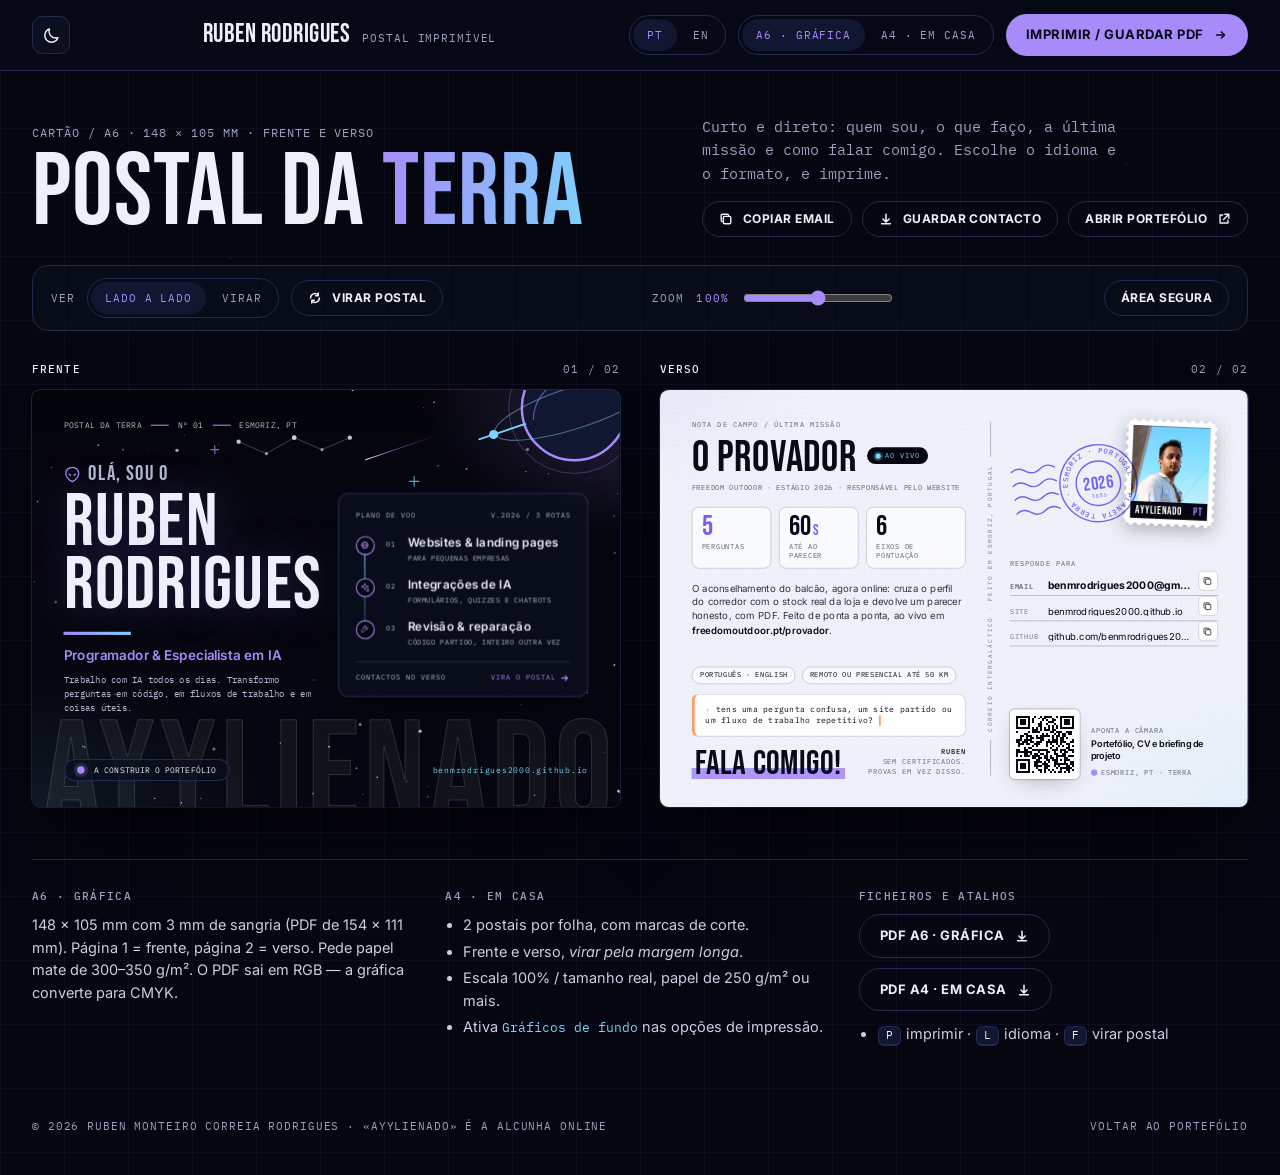
==== commit 9d98b0d6: "Add portfolio disclaimer, remove freelance mentions and Malt references - Added bilingual disclaimer" ====
--- a/postal/index.html
+++ b/postal/index.html
@@ -22,7 +22,7 @@
 <link rel="preconnect" href="https://fonts.gstatic.com" crossorigin>
 <link href="https://fonts.googleapis.com/css2?family=Bebas+Neue&family=IBM+Plex+Mono:wght@400;500&family=Inter:wght@400;600;700&display=swap" rel="stylesheet">
 <script type="application/ld+json">
-{"@context":"https://schema.org","@type":"Person","name":"Ruben Monteiro Correia Rodrigues","alternateName":"AYYLIENADO","jobTitle":"Programador & Especialista em IA","url":"https://benmrodrigues2000.github.io","email":"mailto:benmrodrigues2000@gmail.com","address":{"@type":"PostalAddress","addressLocality":"Esmoriz","postalCode":"3885","addressCountry":"PT"},"sameAs":["https://github.com/benmrodrigues2000","https://malt.es/profile/rubenrodrigues"]}
+{"@context":"https://schema.org","@type":"Person","name":"Ruben Monteiro Correia Rodrigues","alternateName":"AYYLIENADO","jobTitle":"Programador & Especialista em IA","url":"https://benmrodrigues2000.github.io","email":"mailto:benmrodrigues2000@gmail.com","address":{"@type":"PostalAddress","addressLocality":"Esmoriz","postalCode":"3885","addressCountry":"PT"},"sameAs":["https://github.com/benmrodrigues2000"]}
 </script>
 <style id="page-size">@page{size:154mm 111mm;margin:0}</style>
 <style>
@@ -734,7 +734,7 @@
     </div>
 
     <div class="f-bottom">
-      <span class="status"><i class="dot-live"></i><span class="pt">Disponível para missões freelance</span><span class="en">Available for freelance missions</span></span>
+      <span class="status"><i class="dot-live"></i><span class="pt">A construir o portefólio</span><span class="en">Building portfolio</span></span>
       <span class="url">benmrodrigues2000.github.io</span>
     </div>
   </div>
@@ -813,7 +813,7 @@
         <li class="em"><span class="k">Email</span><span class="v" title="benmrodrigues2000@gmail.com">benmrodrigues2000@gmail.com</span><button type="button" class="copy-btn" data-copy="benmrodrigues2000@gmail.com" data-aria-pt="Copiar email" data-aria-en="Copy email"><svg viewBox="0 0 16 16" aria-hidden="true"><rect x="5" y="5" width="8.5" height="8.5" rx="1.5" fill="none" stroke="currentColor" stroke-width="1.8"/><path d="M11 5V4a1.5 1.5 0 0 0-1.5-1.5H4A1.5 1.5 0 0 0 2.5 4v5.5A1.5 1.5 0 0 0 4 11h1" fill="none" stroke="currentColor" stroke-width="1.8"/></svg></button></li>
         <li><span class="k">Site</span><span class="v" title="benmrodrigues2000.github.io">benmrodrigues2000.github.io</span><button type="button" class="copy-btn" data-copy="https://benmrodrigues2000.github.io" data-aria-pt="Copiar endereço do site" data-aria-en="Copy website address"><svg viewBox="0 0 16 16" aria-hidden="true"><rect x="5" y="5" width="8.5" height="8.5" rx="1.5" fill="none" stroke="currentColor" stroke-width="1.8"/><path d="M11 5V4a1.5 1.5 0 0 0-1.5-1.5H4A1.5 1.5 0 0 0 2.5 4v5.5A1.5 1.5 0 0 0 4 11h1" fill="none" stroke="currentColor" stroke-width="1.8"/></svg></button></li>
         <li><span class="k">GitHub</span><span class="v" title="github.com/benmrodrigues2000">github.com/benmrodrigues2000</span><button type="button" class="copy-btn" data-copy="https://github.com/benmrodrigues2000" data-aria-pt="Copiar endereço do GitHub" data-aria-en="Copy GitHub address"><svg viewBox="0 0 16 16" aria-hidden="true"><rect x="5" y="5" width="8.5" height="8.5" rx="1.5" fill="none" stroke="currentColor" stroke-width="1.8"/><path d="M11 5V4a1.5 1.5 0 0 0-1.5-1.5H4A1.5 1.5 0 0 0 2.5 4v5.5A1.5 1.5 0 0 0 4 11h1" fill="none" stroke="currentColor" stroke-width="1.8"/></svg></button></li>
-        <li><span class="k">Malt</span><span class="v" title="malt.es/profile/rubenrodrigues">malt.es/profile/rubenrodrigues</span><button type="button" class="copy-btn" data-copy="https://malt.es/profile/rubenrodrigues" data-aria-pt="Copiar endereço da Malt" data-aria-en="Copy Malt address"><svg viewBox="0 0 16 16" aria-hidden="true"><rect x="5" y="5" width="8.5" height="8.5" rx="1.5" fill="none" stroke="currentColor" stroke-width="1.8"/><path d="M11 5V4a1.5 1.5 0 0 0-1.5-1.5H4A1.5 1.5 0 0 0 2.5 4v5.5A1.5 1.5 0 0 0 4 11h1" fill="none" stroke="currentColor" stroke-width="1.8"/></svg></button></li>
+
       </ul>
 
       <div class="qr-row">
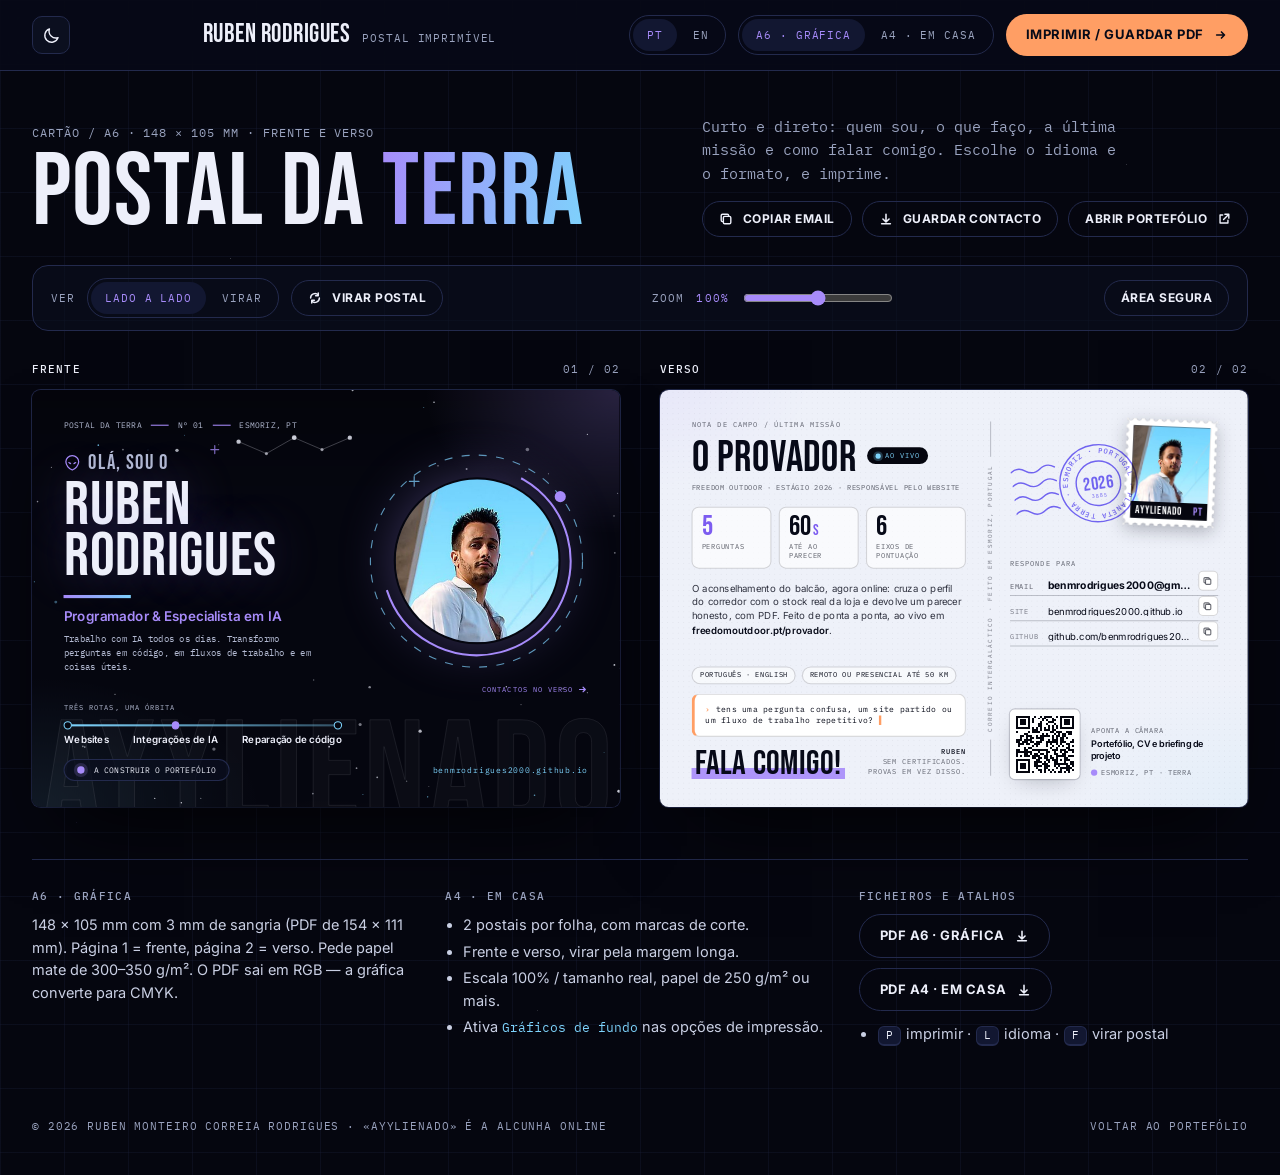
==== commit 2d03407f: "Redesign: Gestalt in orbit — site-wide gestalt design system, work section updated, briefing star in" ====
--- a/postal/index.html
+++ b/postal/index.html
@@ -18,9 +18,7 @@
 <meta property="og:locale:alternate" content="en_GB">
 <meta name="twitter:card" content="summary">
 <link rel="icon" href="data:image/svg+xml,%3Csvg%20xmlns='http://www.w3.org/2000/svg'%20viewBox='0%200%2064%2064'%3E%3Crect%20width='64'%20height='64'%20rx='14'%20fill='%2305060F'/%3E%3Ccircle%20cx='46'%20cy='18'%20r='6'%20fill='%237DD3FC'/%3E%3Ccircle%20cx='46'%20cy='18'%20r='9'%20fill='none'%20stroke='%237DD3FC'%20stroke-width='1.4'%20opacity='.5'/%3E%3Ctext%20x='30'%20y='46'%20font-family='Arial%20Black,Arial,sans-serif'%20font-size='34'%20font-weight='900'%20fill='%23A78BFA'%20text-anchor='middle'%3ER%3C/text%3E%3C/svg%3E">
-<link rel="preconnect" href="https://fonts.googleapis.com">
-<link rel="preconnect" href="https://fonts.gstatic.com" crossorigin>
-<link href="https://fonts.googleapis.com/css2?family=Bebas+Neue&family=IBM+Plex+Mono:wght@400;500&family=Inter:wght@400;600;700&display=swap" rel="stylesheet">
+<link rel="stylesheet" href="../fonts.css">
 <script type="application/ld+json">
 {"@context":"https://schema.org","@type":"Person","name":"Ruben Monteiro Correia Rodrigues","alternateName":"AYYLIENADO","jobTitle":"Programador & Especialista em IA","url":"https://benmrodrigues2000.github.io","email":"mailto:benmrodrigues2000@gmail.com","address":{"@type":"PostalAddress","addressLocality":"Esmoriz","postalCode":"3885","addressCountry":"PT"},"sameAs":["https://github.com/benmrodrigues2000"]}
 </script>
@@ -192,6 +190,34 @@
 }
 .f-bottom .url{color:var(--cyan);letter-spacing:.06em;text-transform:none;font-size:6pt}
 
+/* ---------- FRONT : Gestalt redesign (2026) ----------
+   Figure/ground: two figures only - the name and the portrait-planet - on sky.
+   Closure: the violet orbit is an open arc; the eye completes the circle.
+   Connectedness: the three routes hang on one cyan line.
+   Proximity: hello, name, role and lead form one tight block. */
+.f-left{top:15.6mm;width:76mm}
+.f-left .name{font-size:44pt}
+.f-left .bar{margin:3mm 0 2.6mm}
+.f-left .lead{margin-top:1.8mm}
+.face-front .hero-word{opacity:.55}
+.f-planet{position:absolute;right:8mm;top:15mm;width:56mm;height:56mm}
+.f-planet .orbit{position:absolute;inset:0;width:100%;height:100%;overflow:visible}
+.f-planet .ph{position:absolute;left:7.5mm;top:7.5mm;width:41mm;height:41mm;border-radius:50%;overflow:hidden;
+  box-shadow:0 0 0 .5mm var(--canvas),0 0 14mm rgba(167,139,250,.35);background:var(--surface-2)}
+.f-planet .ph img{width:100%;height:100%;object-fit:cover;display:block}
+.f-routes{position:absolute;left:8mm;width:70mm;bottom:15.4mm}
+.fr-head,.fr-turn{font-family:var(--font-mono);font-size:5.2pt;letter-spacing:.12em;text-transform:uppercase;color:var(--muted-print);white-space:nowrap;margin:0}
+.f-routes ol{list-style:none;display:flex;justify-content:space-between;position:relative;margin:2.2mm 0 0;padding:0}
+.f-routes ol::before{content:"";position:absolute;left:1mm;right:1mm;top:.95mm;height:.3mm;background:linear-gradient(90deg,var(--cyan),rgba(125,211,252,.35))}
+.f-routes li{position:relative;display:grid;gap:1.5mm;justify-items:start}
+.f-routes li:nth-child(2){justify-items:center}
+.f-routes li:last-child{justify-items:end}
+.f-routes li i{width:2.1mm;height:2.1mm;border-radius:50%;background:var(--canvas);border:.3mm solid var(--cyan);box-sizing:border-box}
+.f-routes li:nth-child(2) i{border-color:var(--violet);background:var(--violet)}
+.f-routes li b{font-weight:600;font-size:7pt;line-height:1.1;color:var(--ink);white-space:nowrap}
+.fr-turn{position:absolute;right:8mm;top:74mm;display:inline-flex;align-items:center;gap:1.1mm;color:var(--violet)}
+.fr-turn .ico{width:2.6mm;height:2.6mm}
+
 /* ---------- BACK : the paper side ---------- */
 .face-back{color:var(--ink-dark);background:var(--paper)}
 .face-back .grain{
@@ -386,7 +412,7 @@
   font:inherit;font-size:13px;font-weight:700;letter-spacing:.04em;text-transform:uppercase;text-decoration:none;
   border:0;cursor:pointer;transition:transform 150ms var(--ease),background 150ms var(--ease),color 150ms var(--ease),border-color 150ms var(--ease);
 }
-.btn-primary{background:var(--violet);color:var(--ink-dark)}
+.btn-primary{background:var(--coral);color:var(--ink-dark)}
 .btn-primary:hover{transform:translateY(-2px)}
 .btn-ghost{border:1px solid var(--rule);color:var(--ink);background:none}
 .btn-ghost:hover{border-color:var(--violet);color:var(--violet)}
@@ -539,8 +565,11 @@
   --canvas:#F3F5FC; --surface:#FFFFFF; --surface-2:#E9ECF8;
   --light:#F3F5FC; --paper:#FFFFFF; --ink:#171B30;
   --muted:#59608A; --rule:#D6DBEC; --rule-light:rgba(7,10,24,.16);
-  --violet:#7C5CF0; --violet-deep:#6A46E0; --cyan:#1E93C9; --coral:#D9722F; --ok:#2C9E82;
+  --violet:#6D4AE0; --violet-deep:#5B3BD0; --cyan:#0B77A8; --coral:#B4540F; --ok:#1F7A63;
   --muted-print:#59608A;
+  /* body's colour is resolved from the dark :root --ink, so anything that
+     doesn't set its own colour (e.g. the intro h1) must be re-pointed here. */
+  color:var(--ink);
 }
 html[data-theme="light"] .card-box{
   --canvas:#05060F; --surface:#0B0F1F; --surface-2:#121731;
@@ -548,12 +577,16 @@
   --muted:#9AA3BF; --rule:#232A4D; --rule-light:rgba(7,10,24,.16);
   --violet:#A78BFA; --violet-deep:#7C5CF0; --cyan:#7DD3FC; --coral:#FF9E64; --ok:#6EE7B7;
   --muted-print:#B3BAD2;
+  color:var(--ink);
 }
 html[data-theme="light"] body{ background-color:#F3F5FC; background-image:none; }
 html[data-theme="light"] .chrome{ background:rgba(255,255,255,.86); }
 html[data-theme="light"] .toolbar{ background:rgba(255,255,255,.7); }
 html[data-theme="light"] .notes p,html[data-theme="light"] .notes li{ color:#3A4066; }
-html[data-theme="light"] .notes code{ color:#1E93C9; }
+html[data-theme="light"] .notes code{ color:#0B77A8; }
+/* Violet fills are darker in light mode, so their labels flip to white (5.7:1). */
+html[data-theme="light"] .chrome .btn-primary,html[data-theme="light"] .stage-wrap .btn-primary{ color:#0A0D1B; }
+html[data-theme="light"] body{ color:#171B30; }
 html[data-theme="light"] ::selection{ background:rgba(124,92,240,.26); color:#171B30; }
 html[data-theme="light"]{ scrollbar-color:#C4CADD #F3F5FC; }
 html[data-theme="light"]::-webkit-scrollbar-track{ background:#F3F5FC; }
@@ -674,16 +707,6 @@
         <path d="M95 23h2.4M96.2 21.8v2.4" stroke="#7DD3FC" opacity=".75"/>
       </g>
     </svg>
-    <svg class="planet" viewBox="0 0 148 105" aria-hidden="true">
-      <circle cx="136.5" cy="4.5" r="16.5" fill="none" stroke="#A78BFA" stroke-width=".25" opacity=".3"/>
-      <line x1="112.6" y1="12.4" x2="160" y2="-3.4" stroke="#7DD3FC" stroke-width=".42" stroke-linecap="round" opacity=".85"/>
-      <circle cx="136.5" cy="4.5" r="13.2" fill="#121731" stroke="#A78BFA" stroke-width=".62"/>
-      <ellipse cx="136.5" cy="4.5" rx="21" ry="5.2" transform="rotate(-18 136.5 4.5)" fill="none" stroke="#7DD3FC" stroke-width=".3" opacity=".45"/>
-      <path d="M126.2 7.4a10.6 10.6 0 0 1 4.6-8.6" fill="none" stroke="#A78BFA" stroke-width=".32" stroke-linecap="round" opacity=".5"/>
-      <line x1="112.6" y1="12.4" x2="124.2" y2="8.53" stroke="#7DD3FC" stroke-width=".42" stroke-linecap="round" opacity=".85"/>
-      <circle cx="116.2" cy="11.2" r="1.15" fill="#7DD3FC"/>
-    </svg>
-    <i class="meteor" aria-hidden="true"></i>
     <svg class="hero-word" viewBox="0 0 148 105" aria-hidden="true"><path transform="translate(2.769 108.119) scale(0.035884)" fill="#EDEFFA" fill-opacity=".05" stroke="#EDEFFA" stroke-opacity=".19" stroke-width="5.57" stroke-linejoin="round" d="M126 -700H275L389 0H279L259 -139V-137H134L114 0H12ZM246 -232 197 -578H195L147 -232ZM532 -298 399 -700H516L591 -443H593L668 -700H775L642 -298V0H532ZM961 -298 828 -700H945L1020 -443H1022L1097 -700H1204L1071 -298V0H961ZM1289 -700H1399V-100H1580V0H1289ZM1668 -700H1778V0H1668ZM1895 -700H2195V-600H2005V-415H2156V-315H2005V-100H2195V0H1895ZM2293 -700H2431L2538 -281H2540V-700H2638V0H2525L2393 -511H2391V0H2293ZM2840 -700H2989L3103 0H2993L2973 -139V-137H2848L2828 0H2726ZM2960 -232 2911 -578H2909L2861 -232ZM3191 -700H3359Q3441 -700 3482 -656Q3523 -612 3523 -527V-173Q3523 -88 3482 -44Q3441 0 3359 0H3191ZM3357 -100Q3384 -100 3398.5 -116Q3413 -132 3413 -168V-532Q3413 -568 3398.5 -584Q3384 -600 3357 -600H3301V-100ZM3624 -166V-534Q3624 -618 3667 -664Q3710 -710 3791 -710Q3872 -710 3915 -664Q3958 -618 3958 -534V-166Q3958 -82 3915 -36Q3872 10 3791 10Q3710 10 3667 -36Q3624 -82 3624 -166ZM3848 -159V-541Q3848 -610 3791 -610Q3734 -610 3734 -541V-159Q3734 -90 3791 -90Q3848 -90 3848 -159Z"/></svg>
 
     <div class="f-top">
@@ -706,32 +729,25 @@
       </p>
     </div>
 
-    <div class="map">
-      <div class="map-head">
-        <span><span class="pt">Plano de voo</span><span class="en">Flight plan</span></span>
-        <span><span class="pt">v.2026 / 3 rotas</span><span class="en">v.2026 / 3 routes</span></span>
-      </div>
-      <ol class="routes">
-        <li>
-          <span class="dot"><svg viewBox="0 0 16 16" aria-hidden="true"><circle cx="8" cy="8" r="5.4" fill="none" stroke="currentColor" stroke-width="1.5"/><path d="M2.6 8h10.8M8 2.6c-3.4 3.2-3.4 7.6 0 10.8 3.4-3.2 3.4-7.6 0-10.8z" fill="none" stroke="currentColor" stroke-width="1.2"/></svg></span><span class="idx">01</span>
-          <span><b>Websites &amp; landing pages</b><small><span class="pt">Para pequenas empresas</span><span class="en">For small businesses</span></small></span>
-        </li>
-        <li>
-          <span class="dot"><svg viewBox="0 0 16 16" aria-hidden="true"><path d="M8 1.8 9.7 6l4.5 1-4.5 1L8 12.2 6.3 8l-4.5-1 4.5-1zM13.2 10.4l.9 2 2 .9-2 .9-.9 2-.9-2-2-.9 2-.9z" fill="none" stroke="currentColor" stroke-width="1.3" stroke-linejoin="round"/></svg></span><span class="idx">02</span>
-          <span><b><span class="pt">Integrações de IA</span><span class="en">AI integrations</span></b><small><span class="pt">Formulários, quizzes e chatbots</span><span class="en">Smart forms, quizzes &amp; chatbots</span></small></span>
-        </li>
-        <li>
-          <span class="dot"><svg viewBox="0 0 16 16" aria-hidden="true"><path d="M10.4 2.6a3.4 3.4 0 0 0-4.5 4.2L2.4 10.3a1.7 1.7 0 0 0 2.4 2.4l3.5-3.5a3.4 3.4 0 0 0 4.2-4.5l-2.1 2.1-1.5-.4-.4-1.5z" fill="none" stroke="currentColor" stroke-width="1.3" stroke-linejoin="round"/></svg></span><span class="idx">03</span>
-          <span><b><span class="pt">Revisão &amp; reparação</span><span class="en">Code review &amp; repair</span></b><small><span class="pt">Código partido, inteiro outra vez</span><span class="en">Broken code, made whole again</span></small></span>
-        </li>
+    <div class="f-planet" aria-hidden="true">
+      <svg class="orbit" viewBox="0 0 60 60">
+        <circle cx="30" cy="30" r="28.6" fill="none" stroke="#7DD3FC" stroke-width=".3" stroke-dasharray="1.2 1.4" pathLength="100" opacity=".7"/>
+        <circle cx="30" cy="30" r="25.4" fill="none" stroke="#A78BFA" stroke-width=".55" stroke-dasharray="62 38" pathLength="100" transform="rotate(-60 30 30)"/>
+        <circle cx="52.6" cy="12.6" r="1.5" fill="#A78BFA"/>
+      </svg>
+      <div class="ph"><img src="retrato.jpg" alt="" width="584" height="584" decoding="async"></div>
+    </div>
+
+    <div class="f-routes">
+      <p class="fr-head"><span class="pt">Três rotas, uma órbita</span><span class="en">Three routes, one orbit</span></p>
+      <ol>
+        <li><i></i><b><span class="pt">Websites</span><span class="en">Websites</span></b></li>
+        <li><i></i><b><span class="pt">Integrações de IA</span><span class="en">AI integrations</span></b></li>
+        <li><i></i><b><span class="pt">Reparação de código</span><span class="en">Code repair</span></b></li>
       </ol>
-      <div class="map-foot">
-        <span><span class="pt">Contactos no verso</span><span class="en">Contacts on the back</span></span>
-        <span class="turn"><span class="pt">Vira o postal</span><span class="en">Turn over</span>
-          <svg class="ico" viewBox="0 0 16 16" aria-hidden="true"><path d="M3 8h9M8.5 4.5 12 8l-3.5 3.5" fill="none" stroke="currentColor" stroke-width="1.8" stroke-linecap="round" stroke-linejoin="round"/></svg>
-        </span>
-      </div>
-    </div>
+    </div>
+    <p class="fr-turn"><span class="pt">Contactos no verso</span><span class="en">Contacts on the back</span>
+      <svg class="ico" viewBox="0 0 16 16" aria-hidden="true"><path d="M3 8h9M8.5 4.5 12 8l-3.5 3.5" fill="none" stroke="currentColor" stroke-width="1.8" stroke-linecap="round" stroke-linejoin="round"/></svg></p>
 
     <div class="f-bottom">
       <span class="status"><i class="dot-live"></i><span class="pt">A construir o portefólio</span><span class="en">Building portfolio</span></span>
--- a/fonts.css
+++ b/fonts.css
@@ -0,0 +1,28 @@
+@font-face{
+  font-family:"Bebas Neue";
+  font-style:normal;
+  font-weight:400;
+  font-display:swap;
+  src:url(fonts/bebas-neue-400-latin.woff2) format("woff2");
+}
+@font-face{
+  font-family:"IBM Plex Mono";
+  font-style:normal;
+  font-weight:400;
+  font-display:swap;
+  src:url(fonts/ibm-plex-mono-400-latin.woff2) format("woff2");
+}
+@font-face{
+  font-family:"IBM Plex Mono";
+  font-style:normal;
+  font-weight:500;
+  font-display:swap;
+  src:url(fonts/ibm-plex-mono-500-latin.woff2) format("woff2");
+}
+@font-face{
+  font-family:"Inter";
+  font-style:normal;
+  font-weight:400 700;
+  font-display:swap;
+  src:url(fonts/inter-400_700-latin.woff2) format("woff2");
+}
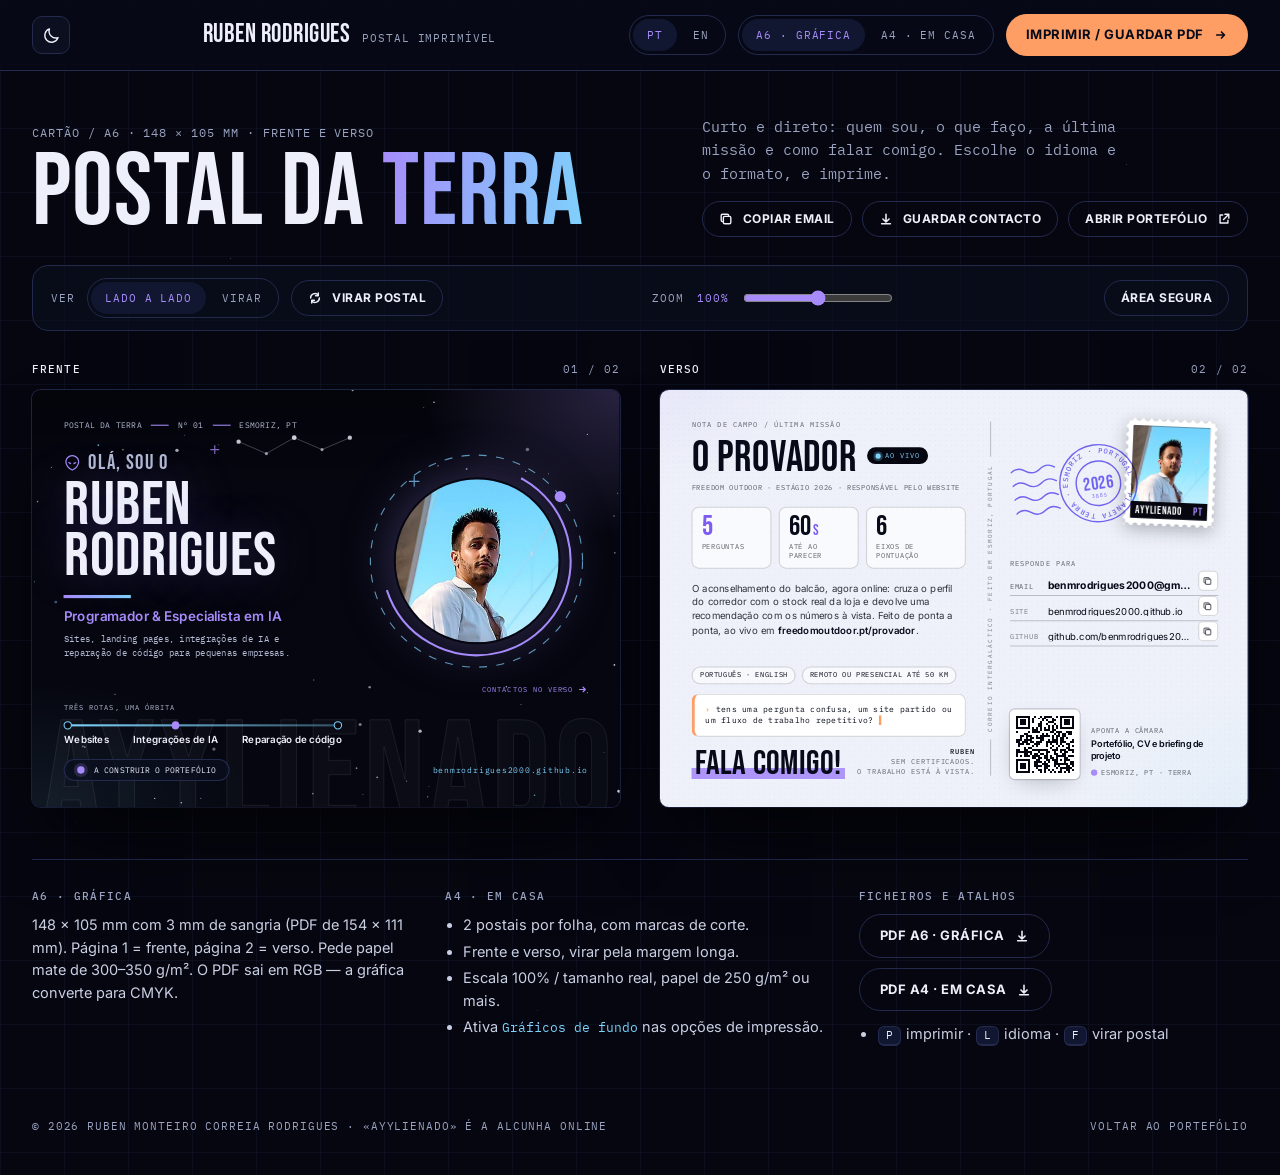
==== commit 8340f68d: "Copy pass + bug sweep across the site Copy (PT/EN kept in step, design untouched): remove the "X isn" ====
--- a/postal/index.html
+++ b/postal/index.html
@@ -3,13 +3,13 @@
 <head>
 <meta charset="utf-8">
 <meta name="viewport" content="width=device-width, initial-scale=1">
-<script>(function(){try{var q=new URLSearchParams(location.search);var l=q.get("lang"),t=q.get("theme"),L=null,T=null;try{L=localStorage.getItem("rr-lang");T=localStorage.getItem("rr-theme")}catch(e){}l=(l==="en"||l==="pt")?l:((L==="en"||L==="pt")?L:"pt");t=(t==="light"||t==="dark")?t:((T==="light"||T==="dark")?T:"dark");var r=document.documentElement;r.setAttribute("data-lang",l);r.setAttribute("lang",l==="en"?"en":"pt-PT");r.setAttribute("data-theme",t)}catch(e){}})();</script>
-<meta name="robots" content="noindex">
 <meta name="color-scheme" content="dark">
 <meta name="theme-color" content="#05060F">
+<meta name="robots" content="noindex">
+<script>(function(){try{var q=new URLSearchParams(location.search);var l=q.get("lang"),t=q.get("theme"),L=null,T=null;try{L=localStorage.getItem("rr-lang");T=localStorage.getItem("rr-theme")}catch(e){}l=(l==="en"||l==="pt")?l:((L==="en"||L==="pt")?L:"pt");t=(t==="light"||t==="dark")?t:((T==="light"||T==="dark")?T:"dark");var r=document.documentElement;r.setAttribute("data-lang",l);r.setAttribute("lang",l==="en"?"en":"pt-PT");r.setAttribute("data-theme",t);var cs=document.querySelector('meta[name="color-scheme"]');if(cs)cs.content=t==="light"?"light":"dark";var tc=document.querySelector('meta[name="theme-color"]');if(tc)tc.content=t==="light"?"#F3F5FC":"#05060F";}catch(e){}})();</script>
 <meta name="author" content="Ruben Monteiro Correia Rodrigues">
-<title>Postal da Terra - Ruben Rodrigues</title>
-<meta name="description" content="Postal imprimível de Ruben Rodrigues, programador e especialista em IA em Esmoriz, Portugal.">
+<title data-en="Postcard from Earth - Ruben Rodrigues">Postal da Terra - Ruben Rodrigues</title>
+<meta name="description" content="Postal imprimível de Ruben Rodrigues, programador e especialista em IA em Esmoriz, Portugal." data-en="Printable postcard for Ruben Rodrigues, developer and AI specialist in Esmoriz, Portugal.">
 <meta property="og:type" content="website">
 <meta property="og:title" content="Postal da Terra - Ruben Rodrigues">
 <meta property="og:description" content="Programador &amp; Especialista em IA · Esmoriz, Portugal. Quem sou, o que faço e como falar comigo — num postal A6.">
@@ -24,11 +24,9 @@
 </script>
 <style id="page-size">@page{size:154mm 111mm;margin:0}</style>
 <style>
-/* Local static Inter (optional, print shop file set): real embedded fonts in PDFs.
-   Falls back silently to Google Fonts / system when the files are absent. */
-@font-face{font-family:"Inter Static";font-style:normal;font-weight:400;font-display:swap;src:local("Inter"),url(fonts/inter-400-latin.woff2) format("woff2")}
-@font-face{font-family:"Inter Static";font-style:normal;font-weight:600;font-display:swap;src:local("Inter SemiBold"),url(fonts/inter-600-latin.woff2) format("woff2")}
-@font-face{font-family:"Inter Static";font-style:normal;font-weight:700;font-display:swap;src:local("Inter Bold"),url(fonts/inter-700-latin.woff2) format("woff2")}
+/* Local static Inter: uses the single available file in ../fonts/ (400-700 variable range).
+   Falls back silently to system when absent. */
+@font-face{font-family:"Inter Static";font-style:normal;font-weight:400 700;font-display:swap;src:local("Inter"),url(../fonts/inter-400_700-latin.woff2) format("woff2")}
 :root{
   --canvas:#05060F;
   --surface:#0B0F1F;
@@ -676,7 +674,7 @@
       </button>
     </div>
     <div class="tb-group">
-      <label class="tb-label" for="zoom">Zoom <output id="zoomOut" for="zoom">100%</output></label>
+      <span class="tb-label"><label for="zoom">Zoom</label> <output id="zoomOut" for="zoom">100%</output></span>
       <input type="range" id="zoom" min="60" max="140" step="5" value="100" data-aria-pt="Nível de zoom da pré-visualização" data-aria-en="Preview zoom level">
     </div>
     <div class="tb-group">
@@ -724,8 +722,8 @@
       <i class="bar" aria-hidden="true"></i>
       <p class="role"><span class="pt">Programador &amp; Especialista em IA</span><span class="en">Developer &amp; AI Specialist</span></p>
       <p class="lead">
-        <span class="pt">Trabalho com IA todos os dias. Transformo perguntas em código, em fluxos de trabalho e em coisas úteis.</span>
-        <span class="en">I work with AI every single day. I turn questions into code, into workflows and into useful things.</span>
+        <span class="pt">Sites, landing pages, integrações de IA e reparação de código para pequenas empresas.</span>
+        <span class="en">Websites, landing pages, AI integrations and code repair for small businesses.</span>
       </p>
     </div>
 
@@ -780,8 +778,8 @@
         <div><b>6</b><span class="pt">eixos de pontuação</span><span class="en">scoring axes</span></div>
       </div>
       <p class="proj-desc">
-        <span class="pt">O aconselhamento do balcão, agora online: cruza o perfil do corredor com o stock real da loja e devolve um parecer honesto, com PDF. Feito de ponta a ponta, ao vivo em <strong>freedomoutdoor.pt/provador</strong>.</span>
-        <span class="en">The store’s counter advice, now online: it matches a runner’s profile against real store stock and returns an honest verdict, with a PDF. Built end to end, live at <strong>freedomoutdoor.pt/provador</strong>.</span>
+        <span class="pt">O aconselhamento do balcão, agora online: cruza o perfil do corredor com o stock real da loja e devolve uma recomendação com os números à vista. Feito de ponta a ponta, ao vivo em <strong>freedomoutdoor.pt/provador</strong>.</span>
+        <span class="en">The store’s counter advice, now online: it matches a runner’s profile against real store stock and returns a recommendation with the numbers in view. Built end to end, live at <strong>freedomoutdoor.pt/provador</strong>.</span>
       </p>
       <div class="facts">
         <span class="fact">Português · English</span>
@@ -793,7 +791,7 @@
       </p>
       <div class="answer">
         <p><mark><span class="pt">Fala comigo!</span><span class="en">Let’s talk!</span></mark></p>
-        <p class="sign"><b>Ruben</b><span class="pt">Sem certificados.<br>Provas em vez disso.</span><span class="en">No certificates.<br>Proof instead.</span></p>
+        <p class="sign"><b>Ruben</b><span class="pt">Sem certificados.<br>O trabalho está à vista.</span><span class="en">No certificates.<br>The work is all here.</span></p>
       </div>
     </div>
 
@@ -826,9 +824,9 @@
 
       <p class="label addr-label"><span class="pt">Responde para</span><span class="en">Reply to</span></p>
       <ul class="lines">
-        <li class="em"><span class="k">Email</span><span class="v" title="benmrodrigues2000@gmail.com">benmrodrigues2000@gmail.com</span><button type="button" class="copy-btn" data-copy="benmrodrigues2000@gmail.com" data-aria-pt="Copiar email" data-aria-en="Copy email"><svg viewBox="0 0 16 16" aria-hidden="true"><rect x="5" y="5" width="8.5" height="8.5" rx="1.5" fill="none" stroke="currentColor" stroke-width="1.8"/><path d="M11 5V4a1.5 1.5 0 0 0-1.5-1.5H4A1.5 1.5 0 0 0 2.5 4v5.5A1.5 1.5 0 0 0 4 11h1" fill="none" stroke="currentColor" stroke-width="1.8"/></svg></button></li>
-        <li><span class="k">Site</span><span class="v" title="benmrodrigues2000.github.io">benmrodrigues2000.github.io</span><button type="button" class="copy-btn" data-copy="https://benmrodrigues2000.github.io" data-aria-pt="Copiar endereço do site" data-aria-en="Copy website address"><svg viewBox="0 0 16 16" aria-hidden="true"><rect x="5" y="5" width="8.5" height="8.5" rx="1.5" fill="none" stroke="currentColor" stroke-width="1.8"/><path d="M11 5V4a1.5 1.5 0 0 0-1.5-1.5H4A1.5 1.5 0 0 0 2.5 4v5.5A1.5 1.5 0 0 0 4 11h1" fill="none" stroke="currentColor" stroke-width="1.8"/></svg></button></li>
-        <li><span class="k">GitHub</span><span class="v" title="github.com/benmrodrigues2000">github.com/benmrodrigues2000</span><button type="button" class="copy-btn" data-copy="https://github.com/benmrodrigues2000" data-aria-pt="Copiar endereço do GitHub" data-aria-en="Copy GitHub address"><svg viewBox="0 0 16 16" aria-hidden="true"><rect x="5" y="5" width="8.5" height="8.5" rx="1.5" fill="none" stroke="currentColor" stroke-width="1.8"/><path d="M11 5V4a1.5 1.5 0 0 0-1.5-1.5H4A1.5 1.5 0 0 0 2.5 4v5.5A1.5 1.5 0 0 0 4 11h1" fill="none" stroke="currentColor" stroke-width="1.8"/></svg></button></li>
+        <li class="em"><span class="k">Email</span><span class="v" title="benmrodrigues2000@gmail.com">benmrodrigues2000@gmail.com</span><button type="button" class="copy-btn" data-copy="benmrodrigues2000@gmail.com" aria-label="Copiar email" data-aria-pt="Copiar email" data-aria-en="Copy email"><svg viewBox="0 0 16 16" aria-hidden="true"><rect x="5" y="5" width="8.5" height="8.5" rx="1.5" fill="none" stroke="currentColor" stroke-width="1.8"/><path d="M11 5V4a1.5 1.5 0 0 0-1.5-1.5H4A1.5 1.5 0 0 0 2.5 4v5.5A1.5 1.5 0 0 0 4 11h1" fill="none" stroke="currentColor" stroke-width="1.8"/></svg></button></li>
+        <li><span class="k">Site</span><span class="v" title="benmrodrigues2000.github.io">benmrodrigues2000.github.io</span><button type="button" class="copy-btn" data-copy="https://benmrodrigues2000.github.io" aria-label="Copiar endereço do site" data-aria-pt="Copiar endereço do site" data-aria-en="Copy website address"><svg viewBox="0 0 16 16" aria-hidden="true"><rect x="5" y="5" width="8.5" height="8.5" rx="1.5" fill="none" stroke="currentColor" stroke-width="1.8"/><path d="M11 5V4a1.5 1.5 0 0 0-1.5-1.5H4A1.5 1.5 0 0 0 2.5 4v5.5A1.5 1.5 0 0 0 4 11h1" fill="none" stroke="currentColor" stroke-width="1.8"/></svg></button></li>
+        <li><span class="k">GitHub</span><span class="v" title="github.com/benmrodrigues2000">github.com/benmrodrigues2000</span><button type="button" class="copy-btn" data-copy="https://github.com/benmrodrigues2000" aria-label="Copiar endereço do GitHub" data-aria-pt="Copiar endereço do GitHub" data-aria-en="Copy GitHub address"><svg viewBox="0 0 16 16" aria-hidden="true"><rect x="5" y="5" width="8.5" height="8.5" rx="1.5" fill="none" stroke="currentColor" stroke-width="1.8"/><path d="M11 5V4a1.5 1.5 0 0 0-1.5-1.5H4A1.5 1.5 0 0 0 2.5 4v5.5A1.5 1.5 0 0 0 4 11h1" fill="none" stroke="currentColor" stroke-width="1.8"/></svg></button></li>
 
       </ul>
 
